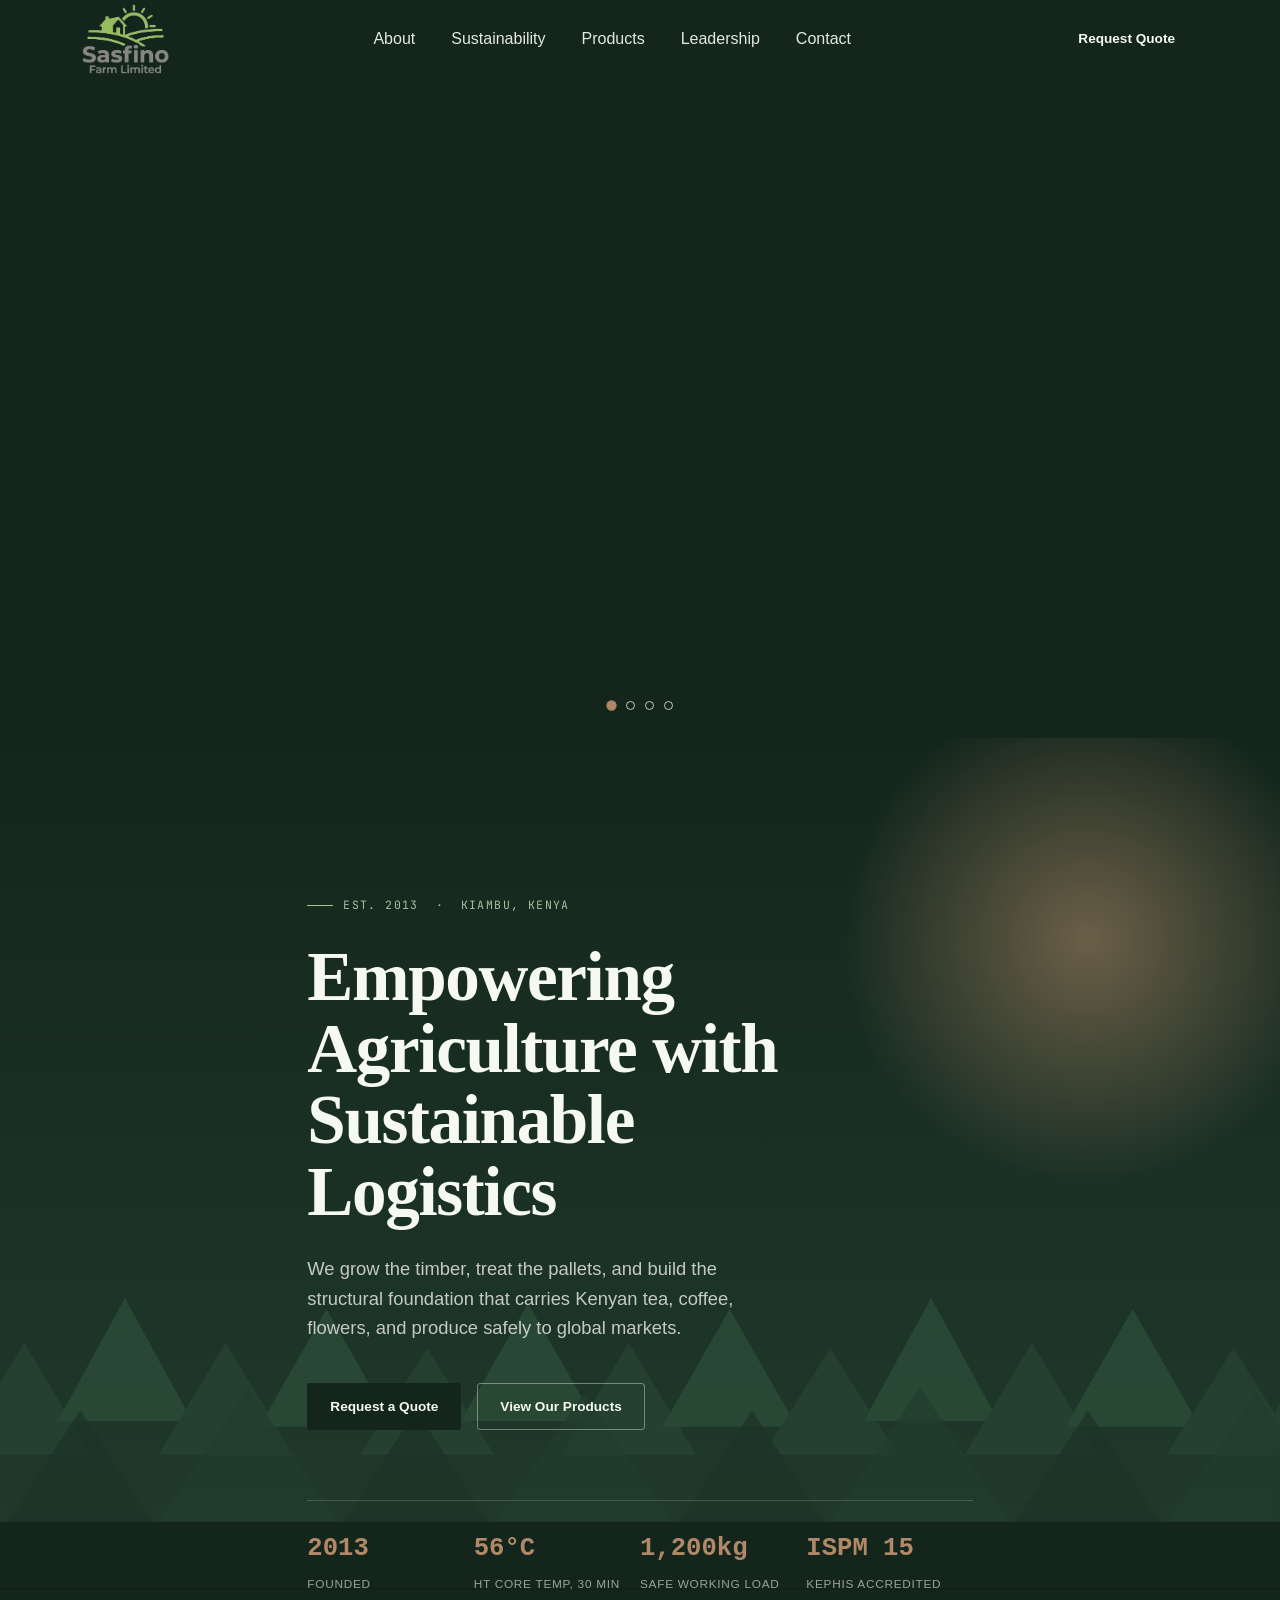
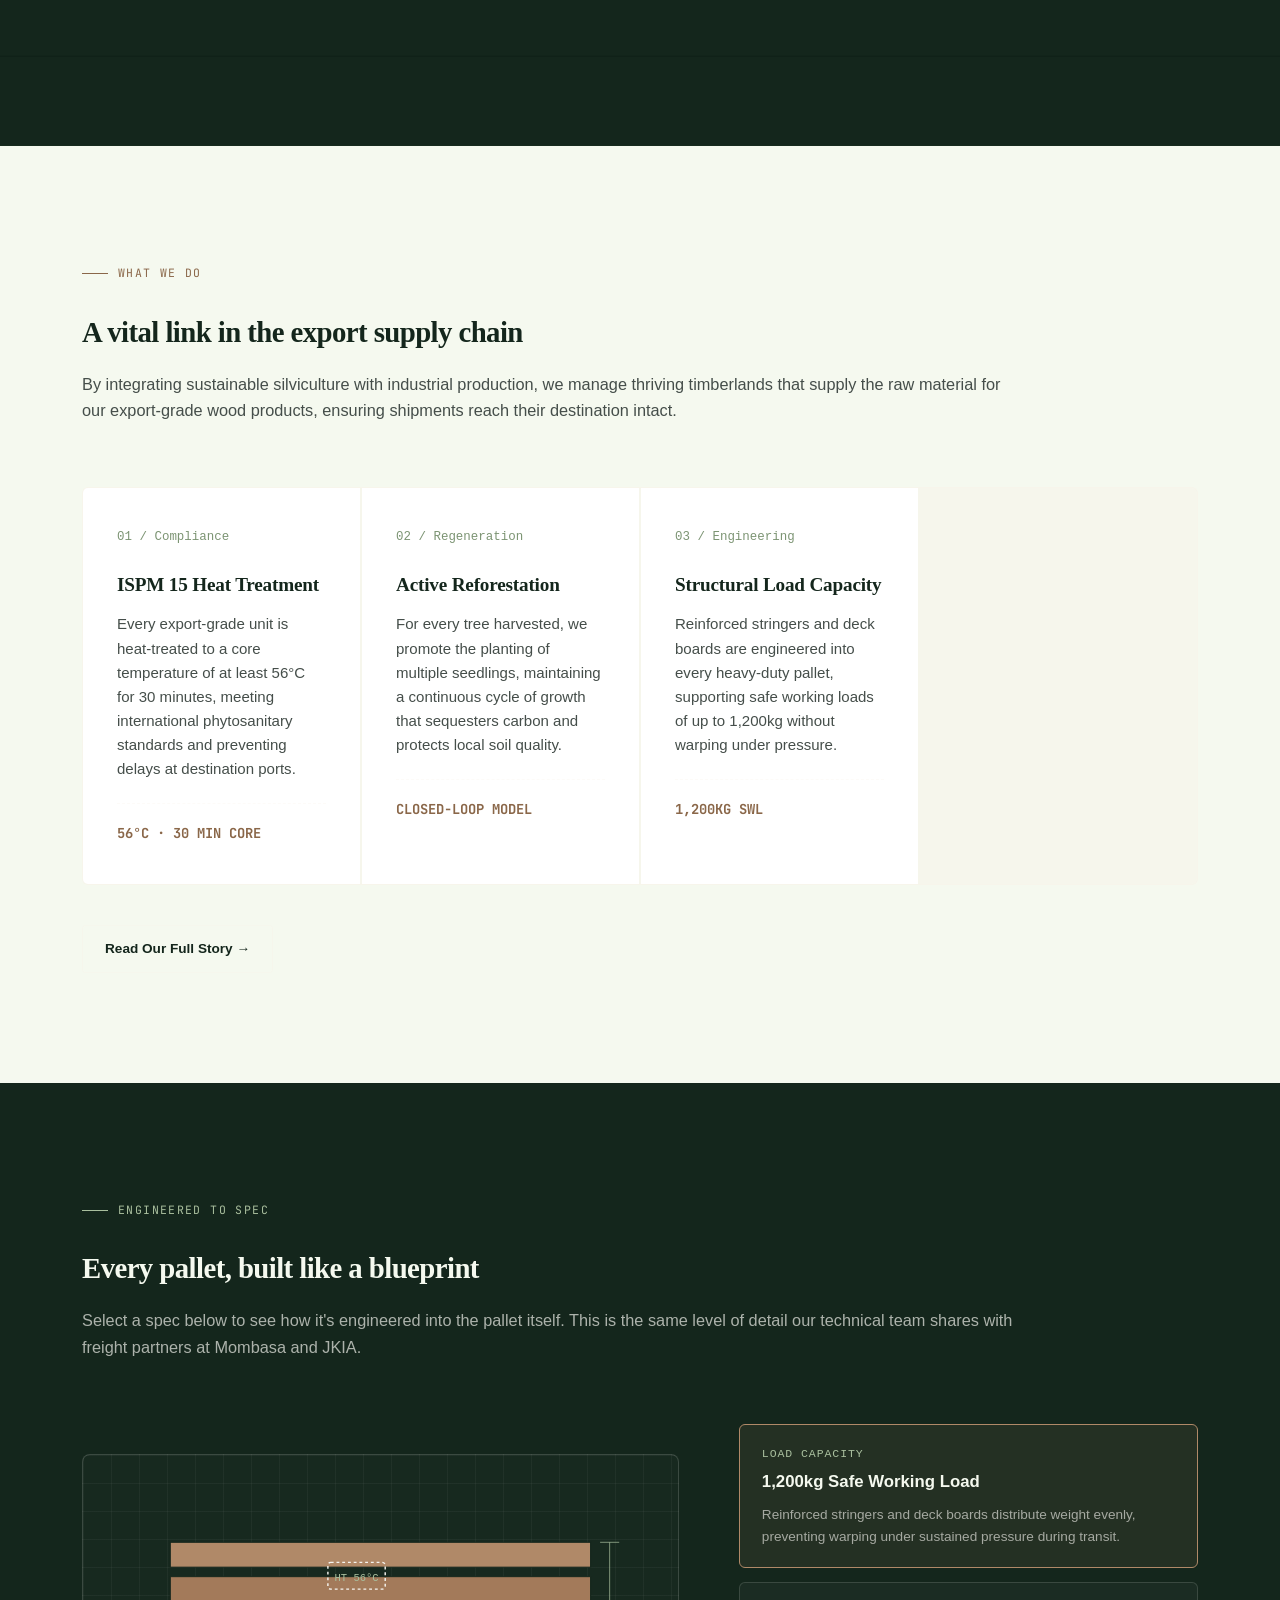
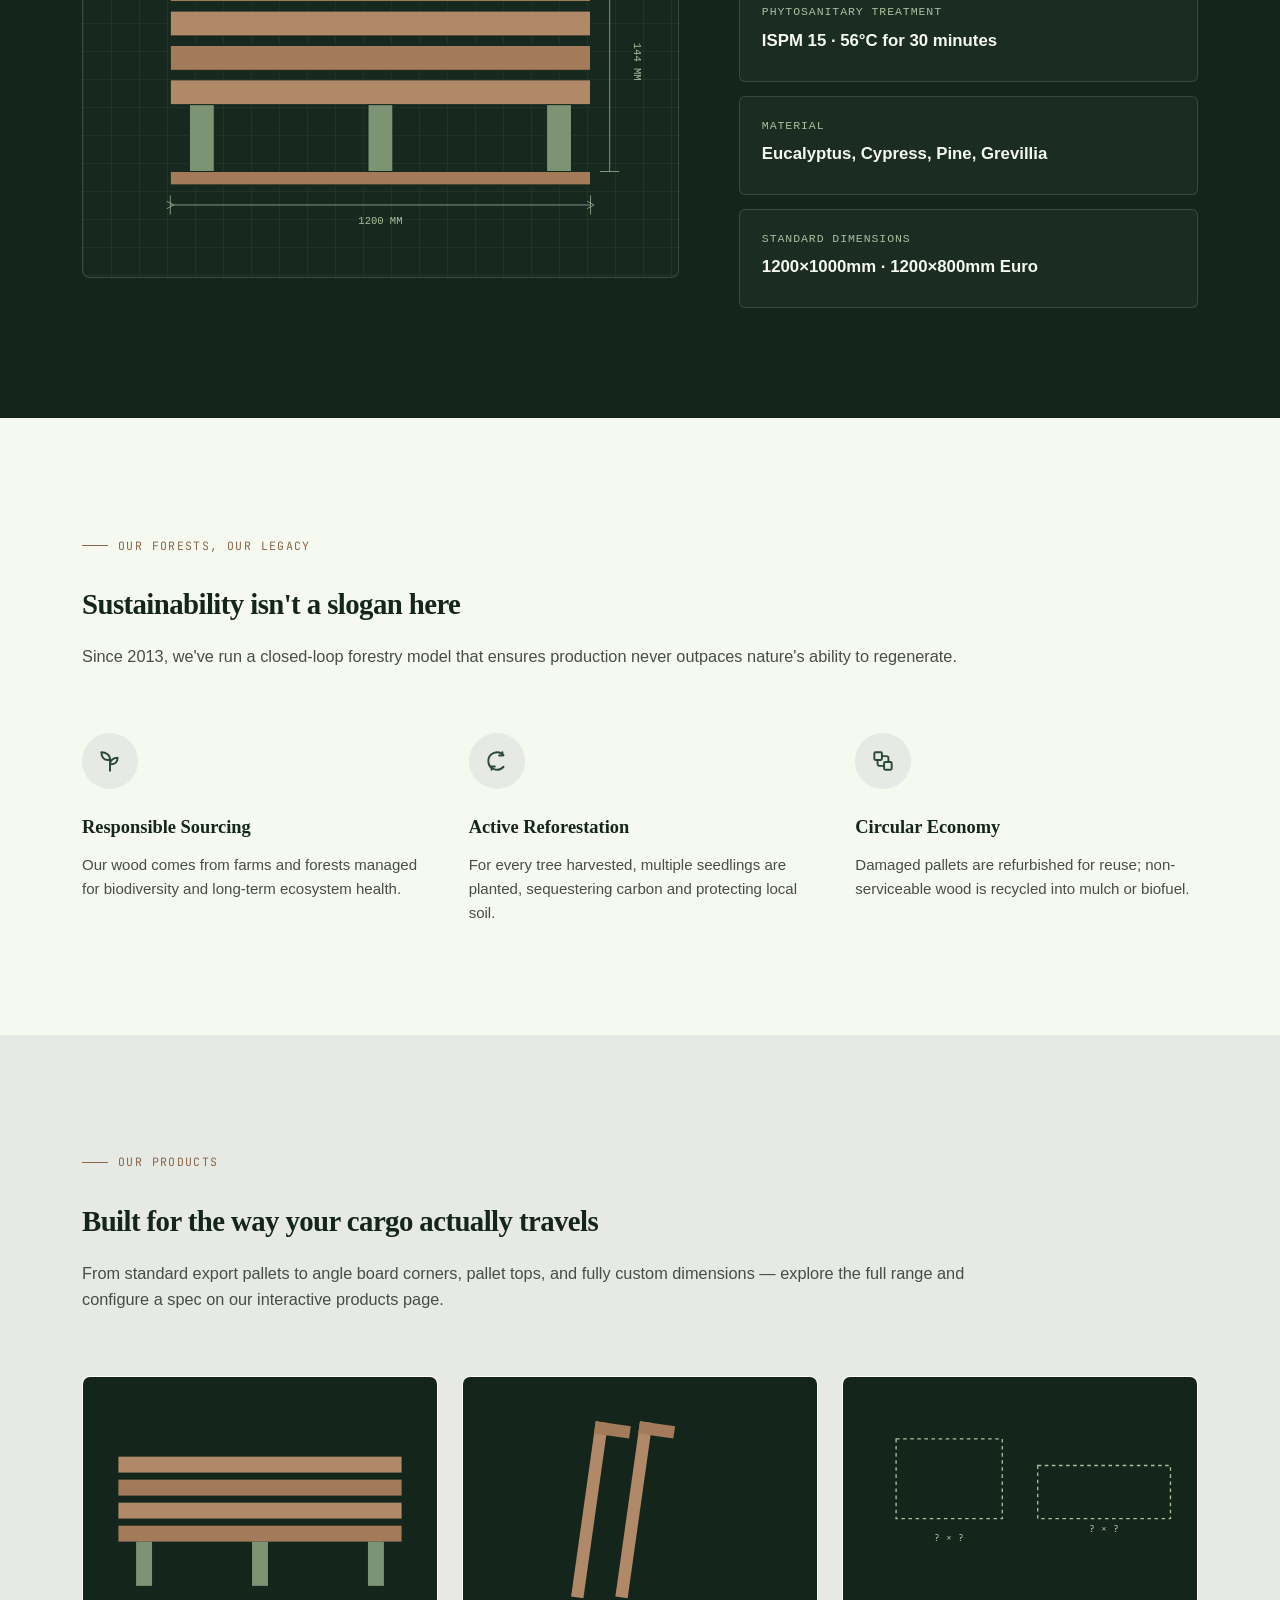
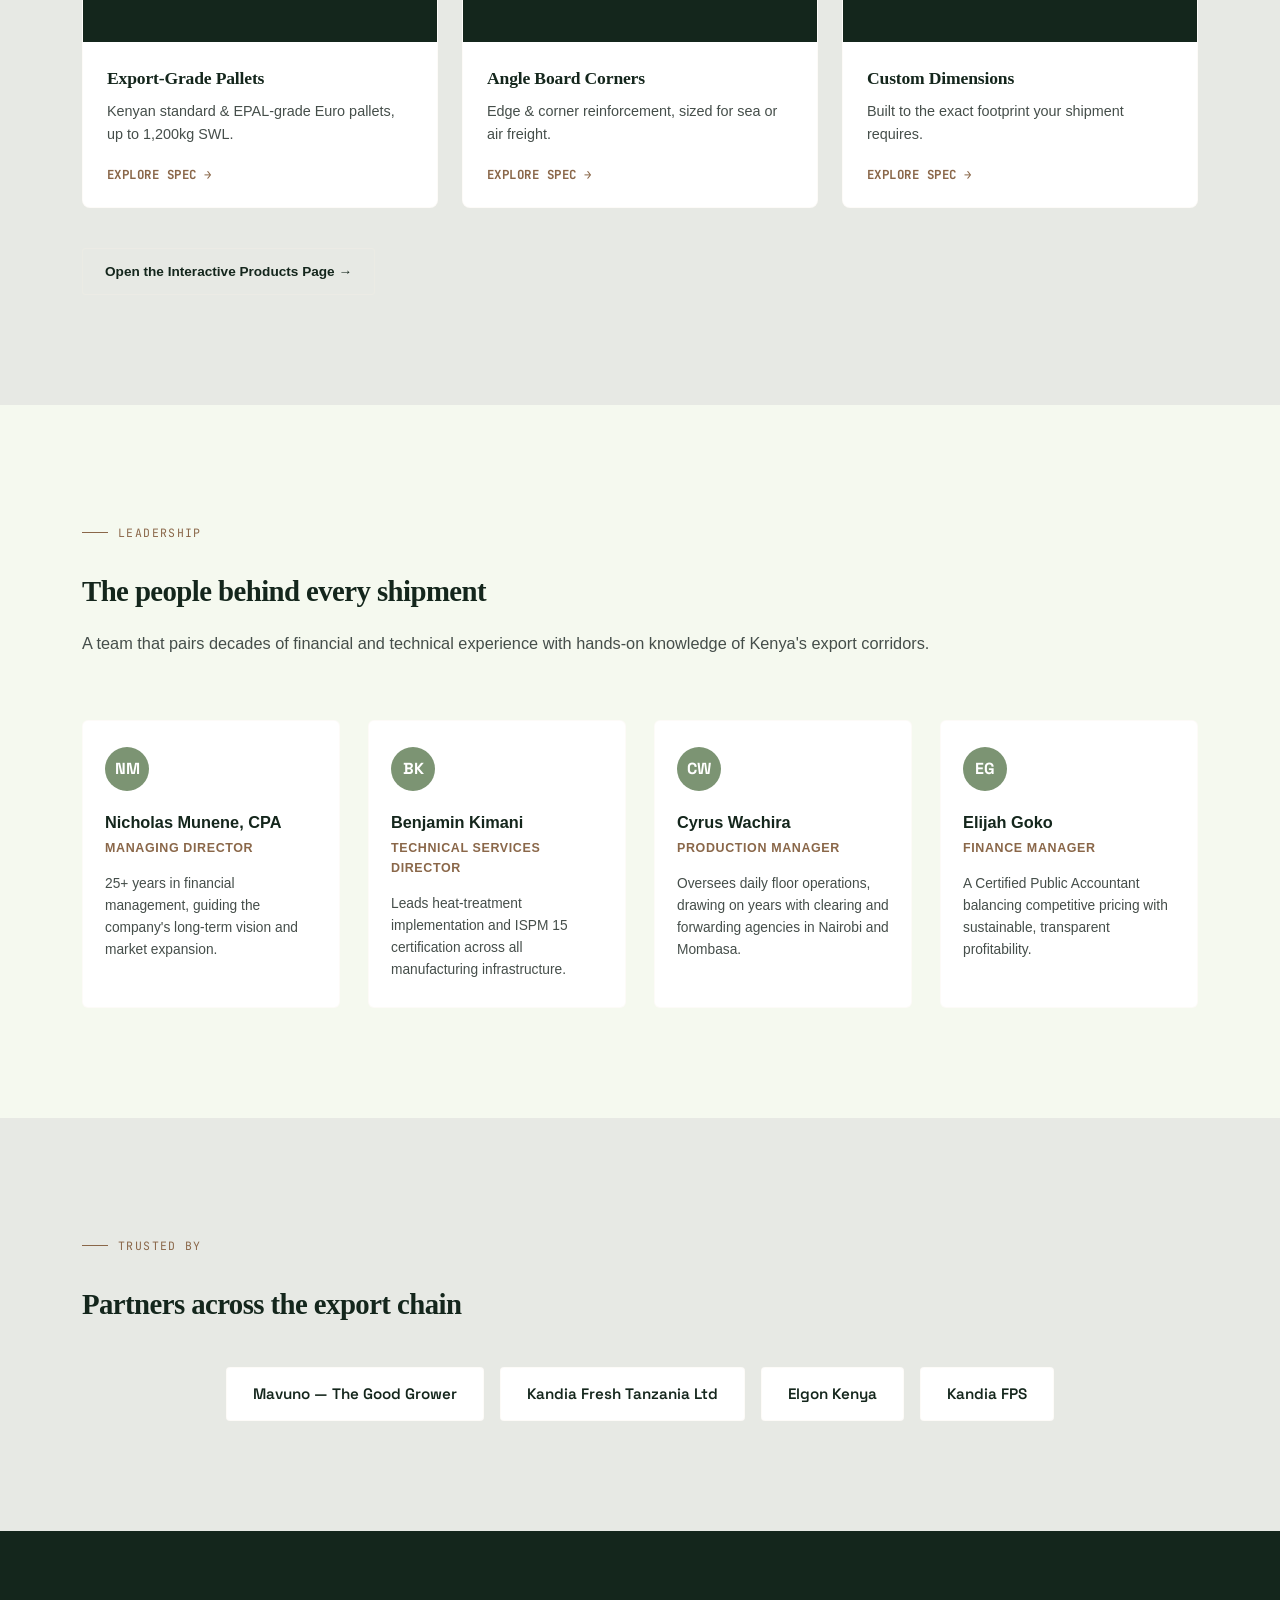
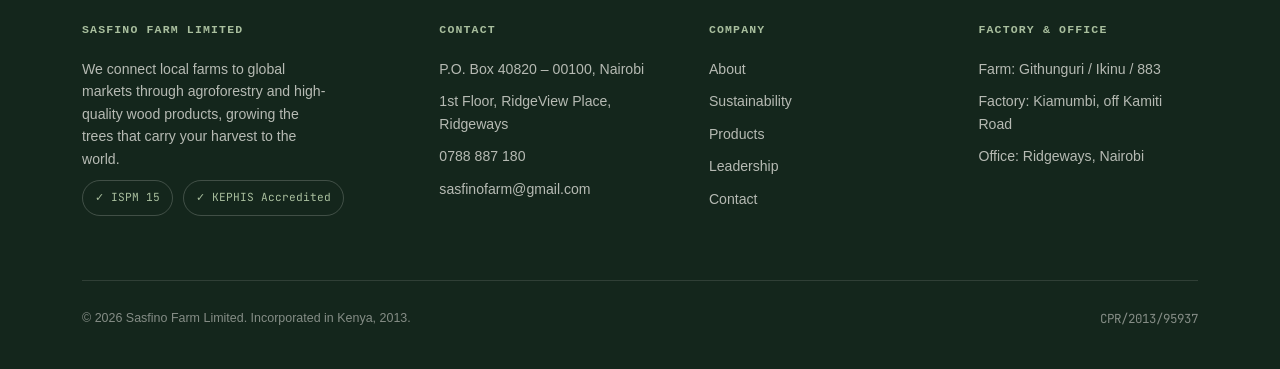
==== index.html @ 18cd2b7f "Add files via upload" ====
<!DOCTYPE html>
<html lang="en">
<head>
<meta charset="UTF-8">
<meta name="viewport" content="width=device-width, initial-scale=1.0">
<title>Sasfino Farm Limited — Wood Products Division</title>
<link rel="preconnect" href="https://fonts.googleapis.com">
<link rel="preconnect" href="https://fonts.gstatic.com" crossorigin>
<link href="https://fonts.googleapis.com/css2?family=Space+Grotesk:wght@400;500;600;700&family=Inter:wght@400;500;600;700&family=JetBrains+Mono:wght@400;500;700&display=swap" rel="stylesheet">
<link rel="stylesheet" href="style.css">
</head>
<body>

<header class="site-header">
  <div class="wrap">
    <div class="logo">
      <img src="sasfino_logo_2.png" alt="Sasfino Farm Limited" class="logo-img">
    </div>
    <nav class="main-nav">
      <a href="about.html">About</a>
      <a href="#sustainability">Sustainability</a>
      <a href="products.html">Products</a>
      <a href="#leadership">Leadership</a>
      <a href="contact.html">Contact</a>
    </nav>
    <a href="contact.html" class="btn btn-primary">Request Quote</a>
  </div>
</header>

<section class="slideshow" aria-label="Sasfino Farm photo slideshow">
  <div class="slide active" style="background-image:url('slide-pallets_1.jpg')"></div>
  <div class="slide" style="background-image:url('slide-reforestation_1.jpg')"></div>
  <div class="slide" style="background-image:url('slide-kiln_1.jpg')"></div>
  <div class="slide" style="background-image:url('slide-angleboard_1.jpg')"></div>
  <div class="slideshow-overlay"></div>
  <div class="slideshow-dots">
    <button class="dot active" data-slide="0" aria-label="Show slide 1"></button>
    <button class="dot" data-slide="1" aria-label="Show slide 2"></button>
    <button class="dot" data-slide="2" aria-label="Show slide 3"></button>
    <button class="dot" data-slide="3" aria-label="Show slide 4"></button>
  </div>
</section>

<section class="hero">
  <div class="hero-illustration">
    <svg viewBox="0 0 1400 900" preserveAspectRatio="xMidYMax slice" xmlns="http://www.w3.org/2000/svg">
      <defs>
        <radialGradient id="sunGrad" cx="50%" cy="50%" r="50%">
          <stop offset="0%" stop-color="#B08968" stop-opacity="0.55"/>
          <stop offset="100%" stop-color="#B08968" stop-opacity="0"/>
        </radialGradient>
      </defs>
      <circle cx="1100" cy="180" r="220" fill="url(#sunGrad)"/>
      <g opacity="0.5">
        <path d="M0 620 L60 520 L120 620 Z" fill="#2B4A37"/>
        <path d="M90 640 L150 540 L210 640 Z" fill="#2B4A37"/>
        <path d="M180 610 L240 500 L300 610 Z" fill="#345A40"/>
        <path d="M270 640 L330 540 L390 640 Z" fill="#2B4A37"/>
        <path d="M360 615 L420 510 L480 615 Z" fill="#345A40"/>
        <path d="M450 640 L510 545 L570 640 Z" fill="#2B4A37"/>
        <path d="M540 610 L600 505 L660 610 Z" fill="#345A40"/>
        <path d="M630 640 L690 540 L750 640 Z" fill="#2B4A37"/>
        <path d="M720 615 L780 510 L840 615 Z" fill="#345A40"/>
        <path d="M810 640 L870 545 L930 640 Z" fill="#2B4A37"/>
        <path d="M900 610 L960 500 L1020 610 Z" fill="#345A40"/>
        <path d="M990 640 L1050 540 L1110 640 Z" fill="#2B4A37"/>
        <path d="M1080 615 L1140 510 L1200 615 Z" fill="#345A40"/>
        <path d="M1170 640 L1230 545 L1290 640 Z" fill="#2B4A37"/>
        <path d="M1260 615 L1320 505 L1380 615 Z" fill="#2B4A37"/>
      </g>
      <g opacity="0.75">
        <path d="M-20 720 L60 590 L140 720 Z" fill="#1c3327"/>
        <path d="M110 740 L200 600 L290 740 Z" fill="#1c3327"/>
        <path d="M260 715 L350 580 L440 715 Z" fill="#223d2b"/>
        <path d="M410 740 L500 600 L590 740 Z" fill="#1c3327"/>
        <path d="M560 715 L650 585 L740 715 Z" fill="#223d2b"/>
        <path d="M710 740 L800 600 L890 740 Z" fill="#1c3327"/>
        <path d="M860 715 L950 580 L1040 715 Z" fill="#223d2b"/>
        <path d="M1010 740 L1100 600 L1190 740 Z" fill="#1c3327"/>
        <path d="M1160 715 L1250 585 L1340 715 Z" fill="#223d2b"/>
        <path d="M1310 740 L1400 600 L1440 740 Z" fill="#1c3327"/>
      </g>
      <rect x="0" y="700" width="1400" height="200" fill="#14261C"/>
      <g stroke="#0e1d15" stroke-width="1" opacity="0.6">
        <line x1="0" y1="760" x2="1400" y2="760"/>
        <line x1="0" y1="820" x2="1400" y2="820"/>
      </g>
    </svg>
  </div>
  <div class="wrap hero-content">
    <span class="eyebrow">Est. 2013 &nbsp;·&nbsp; Kiambu, Kenya</span>
    <h1 class="reveal is-visible">Empowering Agriculture with Sustainable Logistics</h1>
    <p class="sub reveal is-visible">We grow the timber, treat the pallets, and build the structural foundation that carries Kenyan tea, coffee, flowers, and produce safely to global markets.</p>
    <div class="hero-ctas reveal is-visible">
      <a href="contact.html" class="btn btn-primary">Request a Quote</a>
      <a href="products.html" class="btn btn-outline">View Our Products</a>
    </div>
    <div class="stat-strip reveal is-visible">
      <div><span class="num">2013</span><span class="label">Founded</span></div>
      <div><span class="num">56°C</span><span class="label">HT Core Temp, 30 min</span></div>
      <div><span class="num">1,200kg</span><span class="label">Safe Working Load</span></div>
      <div><span class="num">ISPM 15</span><span class="label">KEPHIS Accredited</span></div>
    </div>
  </div>
</section>

<section id="about">
  <div class="wrap">
    <div class="section-head reveal">
      <span class="eyebrow">What we do</span>
      <h2>A vital link in the export supply chain</h2>
      <p>By integrating sustainable silviculture with industrial production, we manage thriving timberlands that supply the raw material for our export-grade wood products, ensuring shipments reach their destination intact.</p>
    </div>
    <div class="feature-grid">
      <div class="feature-card reveal">
        <span class="idx">01 / Compliance</span>
        <h3>ISPM 15 Heat Treatment</h3>
        <p>Every export-grade unit is heat-treated to a core temperature of at least 56°C for 30 minutes, meeting international phytosanitary standards and preventing delays at destination ports.</p>
        <div class="metric">56°C · 30 MIN CORE</div>
      </div>
      <div class="feature-card reveal">
        <span class="idx">02 / Regeneration</span>
        <h3>Active Reforestation</h3>
        <p>For every tree harvested, we promote the planting of multiple seedlings, maintaining a continuous cycle of growth that sequesters carbon and protects local soil quality.</p>
        <div class="metric">CLOSED-LOOP MODEL</div>
      </div>
      <div class="feature-card reveal">
        <span class="idx">03 / Engineering</span>
        <h3>Structural Load Capacity</h3>
        <p>Reinforced stringers and deck boards are engineered into every heavy-duty pallet, supporting safe working loads of up to 1,200kg without warping under pressure.</p>
        <div class="metric">1,200KG SWL</div>
      </div>
    </div>
    <div class="reveal" style="margin-top:40px;">
      <a href="about.html" class="btn btn-ghost">Read Our Full Story →</a>
    </div>
  </div>
</section>

<section class="blueprint-section" id="specs">
  <div class="wrap">
    <div class="section-head reveal">
      <span class="eyebrow">Engineered to spec</span>
      <h2>Every pallet, built like a blueprint</h2>
      <p>Select a spec below to see how it's engineered into the pallet itself. This is the same level of detail our technical team shares with freight partners at Mombasa and JKIA.</p>
    </div>
    <div class="blueprint-wrap">
      <div class="blueprint-canvas reveal">
        <svg viewBox="0 0 560 380" xmlns="http://www.w3.org/2000/svg">
          <!-- Deck boards -->
          <g id="deck-boards">
            <rect x="60" y="60" width="440" height="26" fill="#B08968" stroke="#14261C" stroke-width="1"/>
            <rect x="60" y="96" width="440" height="26" fill="#a37a5a" stroke="#14261C" stroke-width="1"/>
            <rect x="60" y="132" width="440" height="26" fill="#B08968" stroke="#14261C" stroke-width="1"/>
            <rect x="60" y="168" width="440" height="26" fill="#a37a5a" stroke="#14261C" stroke-width="1"/>
            <rect x="60" y="204" width="440" height="26" fill="#B08968" stroke="#14261C" stroke-width="1"/>
          </g>
          <!-- Stringers -->
          <rect id="stringer-1" class="hotspot" x="80" y="230" width="26" height="70" fill="#7C9473" stroke="#14261C" stroke-width="1"/>
          <rect id="stringer-2" class="hotspot" x="267" y="230" width="26" height="70" fill="#7C9473" stroke="#14261C" stroke-width="1"/>
          <rect id="stringer-3" class="hotspot" x="454" y="230" width="26" height="70" fill="#7C9473" stroke="#14261C" stroke-width="1"/>
          <!-- Bottom boards -->
          <rect x="60" y="300" width="440" height="14" fill="#a37a5a" stroke="#14261C" stroke-width="1"/>

          <!-- HT stamp hotspot -->
          <g id="ht-stamp" class="hotspot" transform="translate(255,95)">
            <rect x="-30" y="-14" width="60" height="28" rx="3" fill="none" stroke="#F5F4EF" stroke-width="1.5" stroke-dasharray="3 3"/>
            <text x="0" y="5" text-anchor="middle" class="dim-text" font-size="10" fill="#F5F4EF">HT 56°C</text>
          </g>

          <!-- Width dimension -->
          <line class="dim-line" x1="60" y1="335" x2="500" y2="335" marker-start="url(#arrow)" marker-end="url(#arrow)"/>
          <line class="dim-line" x1="60" y1="325" x2="60" y2="345"/>
          <line class="dim-line" x1="500" y1="325" x2="500" y2="345"/>
          <text x="280" y="355" text-anchor="middle" class="dim-text">1200 MM</text>

          <!-- Height dimension -->
          <line class="dim-line" x1="520" y1="60" x2="520" y2="300"/>
          <line class="dim-line" x1="510" y1="60" x2="530" y2="60"/>
          <line class="dim-line" x1="510" y1="300" x2="530" y2="300"/>
          <text x="545" y="185" text-anchor="middle" class="dim-text" transform="rotate(90 545 185)">144 MM</text>

          <defs>
            <marker id="arrow" markerWidth="8" markerHeight="8" refX="4" refY="4" orient="auto">
              <path d="M0,0 L8,4 L0,8" fill="none" stroke="#A9BF9E" stroke-width="1"/>
            </marker>
          </defs>
        </svg>
      </div>
      <div class="spec-panel reveal">
        <div class="spec-item active" data-target="stringer-1 stringer-2 stringer-3">
          <div class="spec-label">Load Capacity</div>
          <div class="spec-value">1,200kg Safe Working Load</div>
          <div class="spec-detail">Reinforced stringers and deck boards distribute weight evenly, preventing warping under sustained pressure during transit.</div>
        </div>
        <div class="spec-item" data-target="ht-stamp">
          <div class="spec-label">Phytosanitary Treatment</div>
          <div class="spec-value">ISPM 15 · 56°C for 30 minutes</div>
          <div class="spec-detail">Heat treatment eliminates pests and satisfies the phytosanitary requirements demanded by every major destination port.</div>
        </div>
        <div class="spec-item" data-target="deck-boards">
          <div class="spec-label">Material</div>
          <div class="spec-value">Eucalyptus, Cypress, Pine, Grevillia</div>
          <div class="spec-detail">Durable hardwoods for heavy-duty loads; premium softwoods for lightweight, cost-effective air freight.</div>
        </div>
        <div class="spec-item" data-target="none">
          <div class="spec-label">Standard Dimensions</div>
          <div class="spec-value">1200×1000mm · 1200×800mm Euro</div>
          <div class="spec-detail">The Kenyan standard suits fruit, vegetable, tea, and coffee shipments; Euro pallets meet EPAL-grade specification for European buyers.</div>
        </div>
      </div>
    </div>
  </div>
</section>

<section id="sustainability">
  <div class="wrap">
    <div class="section-head reveal">
      <span class="eyebrow">Our forests, our legacy</span>
      <h2>Sustainability isn't a slogan here</h2>
      <p>Since 2013, we've run a closed-loop forestry model that ensures production never outpaces nature's ability to regenerate.</p>
    </div>
    <div class="sustain-grid">
      <div class="sustain-item reveal">
        <div class="icon-wrap">
          <svg viewBox="0 0 24 24" fill="none" xmlns="http://www.w3.org/2000/svg">
            <path d="M12 21V11" stroke="#2B4A37" stroke-width="1.8" stroke-linecap="round"/>
            <path d="M12 11C12 6 8 4 4 4C4 8 6 12 12 11Z" stroke="#2B4A37" stroke-width="1.8" stroke-linejoin="round"/>
            <path d="M12 15C12 11 15.5 9 19 9C19 12.5 17 15.5 12 15Z" stroke="#2B4A37" stroke-width="1.8" stroke-linejoin="round"/>
          </svg>
        </div>
        <h3>Responsible Sourcing</h3>
        <p>Our wood comes from farms and forests managed for biodiversity and long-term ecosystem health.</p>
      </div>
      <div class="sustain-item reveal">
        <div class="icon-wrap">
          <svg viewBox="0 0 24 24" fill="none" xmlns="http://www.w3.org/2000/svg">
            <path d="M4 12a8 8 0 0 1 14-5.3M4 12a8 8 0 0 0 14 5.3" stroke="#2B4A37" stroke-width="1.8" stroke-linecap="round"/>
            <path d="M17 4v3h-3M7 20v-3h3" stroke="#2B4A37" stroke-width="1.8" stroke-linecap="round" stroke-linejoin="round"/>
          </svg>
        </div>
        <h3>Active Reforestation</h3>
        <p>For every tree harvested, multiple seedlings are planted, sequestering carbon and protecting local soil.</p>
      </div>
      <div class="sustain-item reveal">
        <div class="icon-wrap">
          <svg viewBox="0 0 24 24" fill="none" xmlns="http://www.w3.org/2000/svg">
            <rect x="4" y="4" width="7" height="7" rx="1" stroke="#2B4A37" stroke-width="1.8"/>
            <rect x="13" y="13" width="7" height="7" rx="1" stroke="#2B4A37" stroke-width="1.8"/>
            <path d="M11 7.5h4a2 2 0 0 1 2 2V13M13 16.5H9a2 2 0 0 1-2-2V11" stroke="#2B4A37" stroke-width="1.8" stroke-linecap="round"/>
          </svg>
        </div>
        <h3>Circular Economy</h3>
        <p>Damaged pallets are refurbished for reuse; non-serviceable wood is recycled into mulch or biofuel.</p>
      </div>
    </div>
  </div>
</section>

<section id="products" style="background:var(--slate-light);">
  <div class="wrap">
    <div class="section-head reveal">
      <span class="eyebrow">Our products</span>
      <h2>Built for the way your cargo actually travels</h2>
      <p>From standard export pallets to angle board corners, pallet tops, and fully custom dimensions — explore the full range and configure a spec on our interactive products page.</p>
    </div>
    <div class="product-teaser-grid reveal">
      <a href="products.html#pallets" class="product-teaser-card">
        <div class="ptc-visual">
          <svg viewBox="0 0 400 300" xmlns="http://www.w3.org/2000/svg">
            <rect width="400" height="300" fill="#14261C"/>
            <g transform="translate(40,90)">
              <rect x="0" y="0" width="320" height="18" fill="#B08968"/>
              <rect x="0" y="26" width="320" height="18" fill="#a37a5a"/>
              <rect x="0" y="52" width="320" height="18" fill="#B08968"/>
              <rect x="0" y="78" width="320" height="18" fill="#a37a5a"/>
              <rect x="20" y="96" width="18" height="50" fill="#7C9473"/>
              <rect x="151" y="96" width="18" height="50" fill="#7C9473"/>
              <rect x="282" y="96" width="18" height="50" fill="#7C9473"/>
            </g>
          </svg>
        </div>
        <h3>Export-Grade Pallets</h3>
        <p>Kenyan standard & EPAL-grade Euro pallets, up to 1,200kg SWL.</p>
        <span class="ptc-link">Explore spec →</span>
      </a>
      <a href="products.html#angle" class="product-teaser-card">
        <div class="ptc-visual">
          <svg viewBox="0 0 400 300" xmlns="http://www.w3.org/2000/svg">
            <rect width="400" height="300" fill="#14261C"/>
            <g transform="translate(150,50) rotate(8)">
              <rect x="0" y="0" width="14" height="200" fill="#B08968"/>
              <rect x="0" y="0" width="40" height="14" fill="#a37a5a"/>
            </g>
            <g transform="translate(200,50) rotate(8)">
              <rect x="0" y="0" width="14" height="200" fill="#B08968"/>
              <rect x="0" y="0" width="40" height="14" fill="#a37a5a"/>
            </g>
          </svg>
        </div>
        <h3>Angle Board Corners</h3>
        <p>Edge & corner reinforcement, sized for sea or air freight.</p>
        <span class="ptc-link">Explore spec →</span>
      </a>
      <a href="products.html#custom" class="product-teaser-card">
        <div class="ptc-visual">
          <svg viewBox="0 0 400 300" xmlns="http://www.w3.org/2000/svg">
            <rect width="400" height="300" fill="#14261C"/>
            <rect x="60" y="70" width="120" height="90" fill="none" stroke="#A9BF9E" stroke-width="1.5" stroke-dasharray="4 4"/>
            <rect x="220" y="100" width="150" height="60" fill="none" stroke="#A9BF9E" stroke-width="1.5" stroke-dasharray="4 4"/>
            <text x="120" y="185" text-anchor="middle" font-family="JetBrains Mono" font-size="11" fill="#A9BF9E">? × ?</text>
            <text x="295" y="175" text-anchor="middle" font-family="JetBrains Mono" font-size="11" fill="#A9BF9E">? × ?</text>
          </svg>
        </div>
        <h3>Custom Dimensions</h3>
        <p>Built to the exact footprint your shipment requires.</p>
        <span class="ptc-link">Explore spec →</span>
      </a>
    </div>
    <div class="reveal" style="margin-top:40px;">
      <a href="products.html" class="btn btn-ghost">Open the Interactive Products Page →</a>
    </div>
  </div>
</section>

<section id="leadership">
  <div class="wrap">
    <div class="section-head reveal">
      <span class="eyebrow">Leadership</span>
      <h2>The people behind every shipment</h2>
      <p>A team that pairs decades of financial and technical experience with hands-on knowledge of Kenya's export corridors.</p>
    </div>
    <div class="leader-grid">
      <div class="leader-card reveal">
        <div class="avatar">NM</div>
        <h4>Nicholas Munene, CPA</h4>
        <div class="role">Managing Director</div>
        <p>25+ years in financial management, guiding the company's long-term vision and market expansion.</p>
      </div>
      <div class="leader-card reveal">
        <div class="avatar">BK</div>
        <h4>Benjamin Kimani</h4>
        <div class="role">Technical Services Director</div>
        <p>Leads heat-treatment implementation and ISPM 15 certification across all manufacturing infrastructure.</p>
      </div>
      <div class="leader-card reveal">
        <div class="avatar">CW</div>
        <h4>Cyrus Wachira</h4>
        <div class="role">Production Manager</div>
        <p>Oversees daily floor operations, drawing on years with clearing and forwarding agencies in Nairobi and Mombasa.</p>
      </div>
      <div class="leader-card reveal">
        <div class="avatar">EG</div>
        <h4>Elijah Goko</h4>
        <div class="role">Finance Manager</div>
        <p>A Certified Public Accountant balancing competitive pricing with sustainable, transparent profitability.</p>
      </div>
    </div>
  </div>
</section>

<section class="partners-section">
  <div class="wrap">
    <div class="section-head reveal" style="margin-bottom:40px;">
      <span class="eyebrow">Trusted by</span>
      <h2>Partners across the export chain</h2>
    </div>
    <div class="partner-row reveal">
      <div class="partner-chip">Mavuno — The Good Grower</div>
      <div class="partner-chip">Kandia Fresh Tanzania Ltd</div>
      <div class="partner-chip">Elgon Kenya</div>
      <div class="partner-chip">Kandia FPS</div>
    </div>
  </div>
</section>

<footer id="contact">
  <div class="wrap">
    <div class="footer-grid">
      <div>
        <h5>Sasfino Farm Limited</h5>
        <p style="max-width:32ch; color:rgba(245,244,239,0.72);">We connect local farms to global markets through agroforestry and high-quality wood products, growing the trees that carry your harvest to the world.</p>
        <div class="cert-badges">
          <span class="cert-badge">✓ ISPM 15</span>
          <span class="cert-badge">✓ KEPHIS Accredited</span>
        </div>
      </div>
      <div>
        <h5>Contact</h5>
        <p>P.O. Box 40820 – 00100, Nairobi</p>
        <p>1st Floor, RidgeView Place, Ridgeways</p>
        <a href="tel:+254788887180">0788 887 180</a>
        <a href="mailto:sasfinofarm@gmail.com">sasfinofarm@gmail.com</a>
      </div>
      <div>
        <h5>Company</h5>
        <a href="about.html">About</a>
        <a href="#sustainability">Sustainability</a>
        <a href="products.html">Products</a>
        <a href="#leadership">Leadership</a>
        <a href="contact.html">Contact</a>
      </div>
      <div>
        <h5>Factory & Office</h5>
        <p>Farm: Githunguri / Ikinu / 883</p>
        <p>Factory: Kiamumbi, off Kamiti Road</p>
        <p>Office: Ridgeways, Nairobi</p>
      </div>
    </div>
    <div class="footer-bottom">
      <span>© 2026 Sasfino Farm Limited. Incorporated in Kenya, 2013.</span>
      <span class="mono">CPR/2013/95937</span>
    </div>
  </div>
</footer>

<script src="script.js"></script>

</body>
</html>
---- style.css ----
:root{
    --forest-deep: #14261C;
    --forest-mid: #2B4A37;
    --sage: #7C9473;
    --sage-light: #A9BF9E;
    --slate: #454E4A;
    --slate-light: #E7E9E4;
    --paper: #F5F9EF;
    --white: #FFFFFF;
    --timber: #B08968;
    --timber-dark: #8A6749;
    --line: rgba(20,38,28,0.14);
    --shadow: 0 20px 50px -25px rgba(20,38,28,0.35);
    --ease: cubic-bezier(.22,.9,.32,1);
  }
  *{box-sizing:border-box; margin:0; padding:0;}
  html{scroll-behavior:smooth;}
  body{
    font-family:'DM Sans', sans-serif;
    background:var(--paper);
    color:var(--forest-deep);
    line-height:1.6;
    overflow-x:hidden;
  }
  h1,h2,h3,.display{font-family:'Sora', Manrope;}
  .mono{font-family:'JetBrains Mono', monospace;}
  a{color:inherit; text-decoration:none;}
  img{max-width:100%; display:block;}
  .wrap{max-width:1180px; margin:0 auto; padding:0 32px;}
  ::selection{background:var(--timber); color:var(--white);}

  @media (prefers-reduced-motion: reduce){
    *{animation:none !important; transition:none !important;}
  }

  /* ---------- HEADER ---------- */
  .site-header{
    position:fixed; top:0; left:0; right:0; z-index:100;
    background:transparent;
    backdrop-filter:none;
    border-bottom:1px solid transparent;
    transition:background .4s var(--ease), backdrop-filter .4s var(--ease), border-color .4s var(--ease);
  }
  .site-header.is-scrolled{
    background:rgba(245,249,239,0.92);
    backdrop-filter:blur(10px);
    border-bottom:1px solid var(--line);
  }
  .site-header .wrap{
    display:flex; align-items:center; justify-content:space-between;
    height:78px;
  }
  .logo{display:flex; align-items:center; margin:0; padding:0;}
  .logo-img{height:70px; width:auto; display:block; margin:0; padding:0;}
  nav.main-nav{display:flex; gap:36px;}
  nav.main-nav a{
    font-size:1.0rem; font-weight:500; color:rgba(245,249,239,0.92); position:relative; padding:6px 0;
    transition:color .3s var(--ease);
  }
  nav.main-nav a::after{
    content:''; position:absolute; left:0; bottom:0; width:0; height:2px; background:var(--timber);
    transition:width .3s var(--ease);
  }
  nav.main-nav a:hover{color:var(--timber);}
  nav.main-nav a:hover::after{width:100%;}
  .site-header.is-scrolled nav.main-nav a{color:var(--slate);}
  .site-header.is-scrolled nav.main-nav a:hover{color:var(--forest-deep);}
  .btn{
    display:inline-flex; align-items:center; gap:8px;
    font-size:.85rem; font-weight:600; padding:12px 22px;
    border-radius:3px; cursor:pointer; border:1px solid transparent;
    transition:transform .25s var(--ease), box-shadow .25s var(--ease), background .25s var(--ease);
  }
  .btn-primary{background:var(--forest-deep); color:var(--paper);}
  .btn-primary:hover{background:var(--forest-mid); transform:translateY(-2px); box-shadow:var(--shadow);}
  .btn-outline{border-color:rgba(245,244,239,0.4); color:var(--paper);}
  .btn-outline:hover{background:rgba(245,244,239,0.12); transform:translateY(-2px);}
  .btn-ghost{border-color:var(--line); color:var(--forest-deep);}
  .btn-ghost:hover{border-color:var(--forest-deep);}

  /* ---------- MOBILE NAV TOGGLE ---------- */
  .nav-toggle{
    display:none; flex-direction:column; align-items:center; justify-content:center;
    gap:5px; width:38px; height:38px; padding:0; margin:0; border:none; background:none;
    cursor:pointer; z-index:110; position:relative;
  }
  .nav-toggle span{
    display:block; width:23px; height:2px; border-radius:2px; background:var(--paper);
    transition:transform .3s var(--ease), opacity .3s var(--ease), background .3s var(--ease);
  }
  .site-header.is-scrolled .nav-toggle span{background:var(--forest-deep);}
  .nav-toggle.is-active span:nth-child(1){transform:translateY(7px) rotate(45deg);}
  .nav-toggle.is-active span:nth-child(2){opacity:0;}
  .nav-toggle.is-active span:nth-child(3){transform:translateY(-7px) rotate(-45deg);}
  .site-header.is-scrolled .nav-toggle.is-active span{background:var(--forest-deep);}
  .nav-backdrop{
    position:fixed; inset:0; background:rgba(10,18,13,0.5); opacity:0; pointer-events:none;
    transition:opacity .35s var(--ease); z-index:90;
  }
  .nav-backdrop.is-open{opacity:1; pointer-events:auto;}
  body.nav-locked{overflow:hidden;}

  /* ---------- SLIDESHOW ---------- */
  .slideshow{
    position:relative; height:82vh; min-height:480px; overflow:hidden; background:var(--forest-deep);
  }
  .slideshow .slide{
    position:absolute; top:0; left:0; right:0; bottom:0; background-size:cover; background-position:center;
    opacity:0; transition:opacity 1.4s ease;
  }
  .slideshow .slide.active{opacity:1;}
  .slideshow-overlay{
    position:absolute; top:0; left:0; right:0; bottom:0; pointer-events:none; z-index:1;
    background:linear-gradient(180deg, rgba(20,38,28,0.6) 0%, rgba(20,38,28,0.1) 32%, rgba(20,38,28,0.15) 60%, rgba(20,38,28,0.75) 100%);
  }
  .slide-caption{
    position:absolute; left:0; right:0; bottom:96px; z-index:3;
    display:flex; justify-content:center; padding:0 32px; pointer-events:none;
  }
  .slide-caption span{
    font-family:'DM Sans',Manrope; font-weight:600; letter-spacing:-0.01em; line-height:1.25;
    font-size:clamp(1.15rem,2.4vw,1.9rem); color:var(--paper); text-align:center; max-width:640px;
    background:rgba(20,38,28,0.4); backdrop-filter:blur(6px); border-left:3px solid var(--timber);
    padding:16px 30px; border-radius:4px;
  }
  .slideshow-dots{
    position:absolute; bottom:28px; left:50%; transform:translateX(-50%);
    display:flex; gap:10px; z-index:5;
  }
  .slideshow-dots .dot{
    width:9px; height:9px; border-radius:50%; padding:0; cursor:pointer;
    border:1.5px solid rgba(245,249,239,0.75); background:transparent;
    transition:background .3s var(--ease), border-color .3s var(--ease), transform .3s var(--ease);
  }
  .slideshow-dots .dot.active{background:var(--timber); border-color:var(--timber); transform:scale(1.15);}

  /* ---------- HERO ---------- */
  .hero{
    position:relative; min-height:100vh; display:flex; align-items:flex-end;
    background:linear-gradient(180deg, var(--forest-deep) 0%, #1c3327 55%, #253f2e 100%);
    color:var(--paper); overflow:hidden;
  }
  .hero-illustration{position:absolute; top:0; left:0; right:0; bottom:0; z-index:0;}
  .hero-illustration svg{width:100%; height:100%;}
  .hero-content{position:relative; z-index:2; padding:40px 0 40px;}
  .eyebrow{
    display:inline-flex; align-items:center; gap:10px;
    font-family:'JetBrains Mono',monospace; font-size:.72rem; letter-spacing:.12em; text-transform:uppercase;
    color:var(--sage-light); margin-bottom:26px;
  }
  .eyebrow::before{content:''; width:26px; height:1px; background:var(--sage-light);}
  .hero h1{
    font-size:clamp(2.4rem, 5.4vw, 4.4rem); font-weight:600; line-height:1.04; letter-spacing:-0.02em;
    max-width:15ch; margin-bottom:26px;
  }
  .hero p.sub{
    font-size:1.15rem; max-width:46ch; color:rgba(245,244,239,0.78); margin-bottom:40px; font-weight:400;
  }
  .hero-ctas{display:flex; gap:16px; flex-wrap:wrap; margin-bottom:70px;}
  .stat-strip{
    display:grid; grid-template-columns:repeat(4,1fr); border-top:1px solid rgba(245,244,239,0.18);
    padding-top:28px; max-width:900px;
  }
  .stat-strip div{padding-right:20px;}
  .stat-strip .num{font-family:'DM Sans',monospace; font-size:1.6rem; font-weight:700; color:var(--timber); display:block;}
  .stat-strip .label{font-size:.74rem; color:rgba(245,244,239,0.6); text-transform:uppercase; letter-spacing:.06em; margin-top:4px;}

  /* ---------- reveal ---------- */
  .reveal{opacity:0; transform:translateY(28px); transition:opacity .7s var(--ease), transform .7s var(--ease);}
  .reveal.is-visible{opacity:1; transform:translateY(0);}

  /* ---------- SECTION SHELL ---------- */
  section{padding:110px 0;}
  .section-head{max-width:940px; margin-bottom:64px;}
  .section-head .eyebrow{color:var(--timber-dark);}
  .section-head .eyebrow::before{background:var(--timber-dark);}
  .section-head h2{font-size:clamp(1.8rem,2.2vw,2.6rem); font-weight:600; letter-spacing:-0.02em; color:var(--forest-deep); margin-bottom:16px;}
  .section-head p{color:var(--slate); font-size:1.02rem; max-width:182ch;}

  /* ---------- FEATURE CARDS ---------- */
  .feature-grid{display:grid; grid-template-columns:repeat(4,1fr); gap:2px; background:var(--line); border:1px solid var(--line); border-radius:6px; overflow:hidden;}
  .feature-card{background:var(--white); padding:40px 34px; transition:background .3s var(--ease);}
  .feature-card:hover{background:#fbfaf6;}
  .feature-card .idx{font-family:'DM sans',monospace; font-size:.78rem; color:var(--sage); margin-bottom:22px; display:block;}
  .feature-card h3{font-size:1.2rem; font-weight:600; margin-bottom:12px; letter-spacing:-0.01em;}
  .feature-card p{color:var(--slate); font-size:.94rem;}
  .feature-card .metric{
    margin-top:22px; padding-top:18px; border-top:1px dashed var(--line);
    font-family:'JetBrains Mono',monospace; font-size:.86rem; color:var(--timber-dark); font-weight:700;
  }

  /* ---------- PALLET BLUEPRINT SHOWCASE ---------- */
  .blueprint-section{background:var(--forest-deep); color:var(--paper);}
  .blueprint-section .section-head .eyebrow{color:var(--sage-light);}
  .blueprint-section .section-head .eyebrow::before{background:var(--sage-light);}
  .blueprint-section .section-head h2{color:var(--paper);}
  .blueprint-section .section-head p{color:rgba(245,244,239,0.68);}
  .blueprint-wrap{
    display:grid; grid-template-columns:1.3fr 1fr; gap:60px; align-items:center;
  }
  .blueprint-canvas{
    position:relative; border:1px solid rgba(245,244,239,0.16); border-radius:8px; padding:30px;
    background:
      linear-gradient(rgba(245,244,239,0.045) 1px, transparent 1px) 0 0/28px 28px,
      linear-gradient(90deg, rgba(245,244,239,0.045) 1px, transparent 1px) 0 0/28px 28px,
      #17291f;
  }
  .blueprint-canvas svg{width:100%; height:auto; display:block;}
  .hotspot{cursor:pointer; transition:opacity .25s;}
  .hotspot:hover{opacity:.85;}
  .dim-line{stroke:var(--sage-light); stroke-width:1; opacity:.75;}
  .dim-text{font-family:'DM sans',monospace; font-size:11px; fill:var(--sage-light);}
  .spec-panel{display:flex; flex-direction:column; gap:14px;}
  .spec-item{
    border:1px solid rgba(245,244,239,0.14); border-radius:6px; padding:20px 22px;
    background:rgba(245,244,239,0.03); cursor:pointer; transition:border-color .25s, background .25s;
  }
  .spec-item.active{border-color:var(--timber); background:rgba(176,137,104,0.1);}
  .spec-item .spec-label{font-family:'DM Sans',monospace; font-size:.72rem; letter-spacing:.08em; text-transform:uppercase; color:var(--sage-light); margin-bottom:6px;}
  .spec-item .spec-value{font-size:1.05rem; font-weight:600;}
  .spec-item .spec-detail{font-size:.85rem; color:rgba(245,244,239,0.62); margin-top:6px; max-height:0; overflow:hidden; transition:max-height .35s var(--ease);}
  .spec-item.active .spec-detail{max-height:80px; margin-top:8px;}

  /* ---------- SUSTAINABILITY GRID ---------- */
  .sustain-grid{display:grid; grid-template-columns:repeat(3,1fr); gap:44px;}
  .sustain-item .icon-wrap{
    width:56px; height:56px; border-radius:50%; background:var(--slate-light);
    display:flex; align-items:center; justify-content:center; margin-bottom:24px;
  }
  .sustain-item svg{width:26px; height:26px;}
  .sustain-item h3{font-size:1.15rem; font-weight:600; margin-bottom:10px;}
  .sustain-item p{color:var(--slate); font-size:.94rem;}

  /* ---------- PRODUCTS TABS ---------- */
  .product-tabs{display:flex; gap:8px; margin-bottom:44px; border-bottom:1px solid var(--line); flex-wrap:wrap;}
  .tab-btn{
    font-family:'Inter',sans-serif; font-size:.9rem; font-weight:600; color:var(--slate);
    background:none; border:none; padding:14px 4px; margin-right:34px; cursor:pointer; position:relative;
  }
  .tab-btn::after{content:''; position:absolute; left:0; right:0; bottom:-1px; height:2px; background:transparent; transition:background .25s;}
  .tab-btn.active{color:var(--forest-deep);}
  .tab-btn.active::after{background:var(--timber);}
  .product-panel{display:none; grid-template-columns:1fr 1fr; gap:56px; align-items:center;}
  .product-panel.active{display:grid;}
  .product-visual{
    aspect-ratio:4/3; border-radius:8px; background:var(--forest-deep); position:relative; overflow:hidden;
    border:1px solid var(--line);
  }
  .product-visual svg{position:absolute; top:0; left:0; right:0; bottom:0; width:100%; height:100%;}
  .product-copy h3{font-size:1.5rem; font-weight:600; margin-bottom:14px; letter-spacing:-0.01em;}
  .product-copy p{color:var(--slate); margin-bottom:20px;}
  .spec-list{list-style:none; display:flex; flex-direction:column; gap:10px;}
  .spec-list li{
    display:flex; justify-content:space-between; font-size:.9rem; padding:10px 0; border-bottom:1px solid var(--line);
  }
  .spec-list li span:first-child{color:var(--slate);}
  .spec-list li span:last-child{font-family:'DM Sans',monospace; font-weight:600; color:var(--forest-deep);}

  /* ---------- LEADERSHIP ---------- */
  .leader-grid{display:grid; grid-template-columns:repeat(4,1fr); gap:28px;}
  .leader-card{border:1px solid var(--line); border-radius:6px; padding:26px 22px; background:var(--white);}
  .leader-card .avatar{width:44px; height:44px; border-radius:50%; background:var(--sage); margin-bottom:18px; display:flex; align-items:center; justify-content:center; color:var(--white); font-family:'Space Grotesk',sans-serif; font-weight:700;}
  .leader-card h4{font-size:1.02rem; font-weight:600; margin-bottom:4px;}
  .leader-card .role{font-size:.78rem; color:var(--timber-dark); font-weight:600; text-transform:uppercase; letter-spacing:.05em; margin-bottom:14px;}
  .leader-card p{font-size:.86rem; color:var(--slate);}

  /* ---------- PARTNERS ---------- */
  .partners-section{background:var(--slate-light);}
  .partner-row{display:flex; flex-wrap:wrap; gap:16px; justify-content:center;}
  .partner-chip{
    padding:14px 26px; background:var(--white); border-radius:4px; font-family:'Space Grotesk',sans-serif;
    font-weight:600; font-size:.95rem; color:var(--forest-deep); border:1px solid var(--line);
  }

  /* ---------- FOOTER ---------- */
  footer{background:var(--forest-deep); color:rgba(245,244,239,0.8); padding:90px 0 40px;}
  .footer-grid{display:grid; grid-template-columns:1.4fr 1fr 1fr 1fr; gap:50px; padding-bottom:60px; border-bottom:1px solid rgba(245,244,239,0.12);}
  .footer-grid h5{font-family:'DM Sans',monospace; font-size:.72rem; text-transform:uppercase; letter-spacing:.1em; color:var(--sage-light); margin-bottom:18px;}
  .footer-grid p, .footer-grid a{display:block; font-size:.88rem; margin-bottom:10px; color:rgba(245,244,239,0.72);}
  .footer-grid a:hover{color:var(--white);}
  .cert-badges{display:flex; gap:10px; flex-wrap:wrap; margin-top:6px;}
  .cert-badge{
    display:inline-flex; align-items:center; gap:6px; font-family:'JetBrains Mono',monospace; font-size:.7rem;
    padding:8px 12px; border:1px solid rgba(245,244,239,0.2); border-radius:20px; color:var(--sage-light);
  }
  .footer-bottom{display:flex; justify-content:space-between; align-items:center; padding-top:28px; font-size:.78rem; color:rgba(245,244,239,0.5); flex-wrap:wrap; gap:10px;}

  /* ---------- RESPONSIVE ---------- */
  @media (max-width:960px){
    .nav-toggle{display:flex;}
    .site-header .wrap{justify-content:flex-start; gap:14px;}
    .site-header .logo{margin-right:auto;}
    nav.main-nav{
      position:fixed; top:0; right:0; bottom:0; width:min(320px,82vw); height:100vh;
      display:flex; flex-direction:column; align-items:flex-start; gap:0;
      background:var(--forest-deep); padding:100px 34px 40px; z-index:100;
      transform:translateX(100%); transition:transform .4s var(--ease);
      box-shadow:-16px 0 44px rgba(0,0,0,0.3); overflow-y:auto;
    }
    nav.main-nav.is-open{transform:translateX(0);}
    nav.main-nav a{
      width:100%; padding:16px 0; font-size:1.05rem; color:var(--paper) !important;
      border-bottom:1px solid rgba(245,244,239,0.12);
    }
    nav.main-nav a::after{display:none;}
    .stat-strip{grid-template-columns:repeat(2,1fr); row-gap:20px;}
    .feature-grid{grid-template-columns:1fr;}
    .blueprint-wrap{grid-template-columns:1fr;}
    .sustain-grid{grid-template-columns:1fr; gap:36px;}
    .product-panel.active{grid-template-columns:1fr;}
    .leader-grid{grid-template-columns:repeat(2,1fr);}
    .footer-grid{grid-template-columns:1fr 1fr; gap:36px;}
  }
  @media (max-width:560px){
    .wrap{padding:0 20px;}
    section{padding:70px 0;}
    .leader-grid{grid-template-columns:1fr;}
    .footer-grid{grid-template-columns:1fr;}
    .slide-caption{bottom:70px;}
    .slide-caption span{font-size:1.05rem; padding:13px 22px;}
  }

  /* ============================================================
     ABOUT PAGE — additive components (existing rules untouched)
     ============================================================ */

  /* ---------- INTERIOR PAGE BANNER ---------- */
  .page-banner{
    position:relative; min-height:64vh; display:flex; align-items:flex-end; overflow:hidden;
    background:linear-gradient(180deg, var(--forest-deep) 0%, #1c3327 55%, #253f2e 100%);
    color:var(--paper);
  }
  .page-banner .banner-photo{
    position:absolute; top:0; left:0; right:0; bottom:0; z-index:0;
    background-size:cover; background-position:center;
  }
  .page-banner .banner-overlay{
    position:absolute; top:0; left:0; right:0; bottom:0; z-index:1;
    background:linear-gradient(180deg, rgba(20,38,28,0.72) 0%, rgba(20,38,28,0.4) 45%, rgba(20,38,28,0.88) 100%);
  }
  .page-banner .wrap{position:relative; z-index:2; padding:150px 32px 64px;}
  .page-banner h1{
    font-size:clamp(2.2rem, 4.6vw, 3.6rem); font-weight:600; line-height:1.06; letter-spacing:-0.02em;
    max-width:18ch; margin-bottom:20px;
  }
  .page-banner p.sub{font-size:1.08rem; max-width:52ch; color:rgba(245,244,239,0.8);}
  .breadcrumb{
    display:flex; align-items:center; gap:8px; font-family:'JetBrains Mono',monospace; font-size:.74rem;
    color:rgba(245,244,239,0.55); text-transform:uppercase; letter-spacing:.08em; margin-bottom:22px;
  }
  .breadcrumb a{color:var(--sage-light);}
  .breadcrumb a:hover{color:var(--timber);}

  /* ---------- OUR STORY ---------- */
  .story-grid{display:grid; grid-template-columns:1.1fr .9fr; gap:64px; align-items:start;}
  .story-copy p{color:var(--slate); font-size:1.02rem; margin-bottom:20px;}
  .story-copy p:last-child{margin-bottom:0;}
  .mission-quote{
    background:var(--forest-deep); color:var(--paper); border-radius:8px; padding:40px 36px;
    position:relative; overflow:hidden;
  }
  .mission-quote::before{
    content:'"'; position:absolute; top:-10px; left:20px; font-family:'Space Grotesk',sans-serif;
    font-size:6rem; color:rgba(245,244,239,0.08); line-height:1; font-weight:700;
  }
  .mission-quote .mq-label{
    font-family:'DM Sans',monospace; font-size:.7rem; text-transform:uppercase; letter-spacing:.1em;
    color:var(--sage-light); margin-bottom:16px; position:relative;
  }
  .mission-quote p{
    font-family:'Switzer',sans-serif; font-size:1.35rem; font-weight:500; line-height:1.4;
    position:relative; margin-bottom:22px;
  }
  .mission-quote .mq-sub{
    font-family:'Switzer',sans-serif; font-size:.92rem; font-weight:400; color:rgba(245,244,239,0.68);
    line-height:1.6; position:relative;
  }

  /* ---------- TIMELINE ---------- */
  .timeline{position:relative; display:flex; flex-direction:column; gap:0;}
  .timeline::before{
    content:''; position:absolute; left:11px; top:8px; bottom:8px; width:1px; background:var(--line);
  }
  .timeline-item{position:relative; padding:0 0 44px 46px;}
  .timeline-item:last-child{padding-bottom:0;}
  .timeline-item::before{
    content:''; position:absolute; left:0; top:2px; width:24px; height:24px; border-radius:50%;
    background:var(--white); border:2px solid var(--timber);
  }
  .timeline-item::after{
    content:''; position:absolute; left:9px; top:8px; width:6px; height:6px; border-radius:50%; background:var(--timber);
  }
  .timeline-item .tl-year{
    font-family:'DM Sans',monospace; font-size:.78rem; font-weight:700; color:var(--timber-dark);
    text-transform:uppercase; letter-spacing:.06em; margin-bottom:8px; display:block;
  }
  .timeline-item h4{font-size:1.08rem; font-weight:600; margin-bottom:8px;}
  .timeline-item p{color:var(--slate); font-size:.92rem;}

  /* ---------- DETAILED LEADERSHIP ---------- */
  .leader-detail-grid{display:grid; grid-template-columns:1fr 1fr; gap:28px;}
  .leader-detail-card{
    border:1px solid var(--line); border-radius:8px; padding:34px 32px; background:var(--white);
    transition:box-shadow .3s var(--ease), transform .3s var(--ease);
  }
  .leader-detail-card:hover{box-shadow:var(--shadow); transform:translateY(-3px);}
  .leader-detail-card .avatar{
    width:52px; height:52px; border-radius:50%; background:var(--sage); margin-bottom:20px;
    display:flex; align-items:center; justify-content:center; color:var(--white);
    font-family:'',Switzer; font-weight:700; font-size:1.1rem;
  }
  .leader-detail-card h4{font-size:1.15rem; font-weight:600; margin-bottom:4px;}
  .leader-detail-card .role{
    font-size:.78rem; color:var(--timber-dark); font-weight:600; text-transform:uppercase;
    letter-spacing:.05em; margin-bottom:16px;
  }
  .leader-detail-card p{font-size:.92rem; color:var(--slate); line-height:1.65;}

  /* ---------- SPLIT IMAGE/TEXT BLOCKS ---------- */
  .split-block{display:grid; grid-template-columns:1fr 1fr; gap:64px; align-items:center;}
  .split-block + .split-block{margin-top:90px;}
  .split-block.reverse .split-photo{order:2;}
  .split-block.reverse .split-copy{order:1;}
  .split-photo{border-radius:8px; overflow:hidden; aspect-ratio:4/3; border:1px solid var(--line);}
  .split-photo img{width:100%; height:100%; object-fit:cover; display:block;}
  .split-copy .idx{font-family:'JetBrains Mono',monospace; font-size:.78rem; color:var(--sage); margin-bottom:14px; display:block;}
  .split-copy h3{font-size:1.4rem; font-weight:600; margin-bottom:14px; letter-spacing:-0.01em;}
  .split-copy p{color:var(--slate); font-size:.98rem;}

  /* ---------- CERTIFICATION CARDS ---------- */
  .cert-grid{display:grid; grid-template-columns:repeat(2,1fr); gap:28px;}
  .cert-card{
    border:1px solid rgba(245,244,239,0.16); border-radius:8px; padding:32px 30px;
    background:rgba(245,244,239,0.03);
  }
  .cert-card .cert-icon{
    width:46px; height:46px; border-radius:50%; background:rgba(176,137,104,0.15);
    display:flex; align-items:center; justify-content:center; margin-bottom:20px;
  }
  .cert-card .cert-icon svg{width:22px; height:22px;}
  .cert-card h4{font-size:1.08rem; font-weight:600; margin-bottom:10px; color:var(--paper);}
  .cert-card p{font-size:.9rem; color:rgba(245,244,239,0.68); margin-bottom:16px;}
  .cert-card .cert-meta{
    font-family:'Switzer',monospace; font-size:.76rem; color:var(--sage-light);
    border-top:1px dashed rgba(245,244,239,0.16); padding-top:14px; line-height:1.8;
  }

  /* ---------- CTA BANNER ---------- */
  .cta-banner{
    background:var(--slate-light); border-radius:10px; padding:56px 48px;
    display:flex; align-items:center; justify-content:space-between; gap:32px; flex-wrap:wrap;
  }
  .cta-banner h3{font-size:1.6rem; font-weight:600; letter-spacing:-0.01em; margin-bottom:8px; max-width:52ch;}
  .cta-banner p{color:var(--slate); font-size:.98rem;}
  .cta-banner .cta-actions{display:flex; gap:14px; flex-wrap:wrap;}

  /* ---------- ABOUT PAGE RESPONSIVE ---------- */
  @media (max-width:960px){
    .story-grid{grid-template-columns:1fr; gap:44px;}
    .leader-detail-grid{grid-template-columns:1fr;}
    .split-block{grid-template-columns:1fr; gap:32px;}
    .split-block.reverse .split-photo{order:1;}
    .split-block.reverse .split-copy{order:2;}
    .cert-grid{grid-template-columns:1fr;}
    .cta-banner{flex-direction:column; align-items:flex-start;}
  }
  @media (max-width:560px){
    .page-banner .wrap{padding:130px 20px 48px;}
  }

  /* ============================================================
     PRODUCT TEASER CARDS (Homepage)
     ============================================================ */
  .product-teaser-grid{display:grid; grid-template-columns:repeat(3,1fr); gap:24px;}
  .product-teaser-card{
    display:block; background:var(--white); border:1px solid var(--line); border-radius:8px;
    overflow:hidden; transition:transform .3s var(--ease), box-shadow .3s var(--ease);
  }
  .product-teaser-card:hover{transform:translateY(-4px); box-shadow:var(--shadow);}
  .ptc-visual{aspect-ratio:4/3; overflow:hidden;}
  .ptc-visual svg{width:100%; height:100%; display:block; transition:transform .5s var(--ease);}
  .product-teaser-card:hover .ptc-visual svg{transform:scale(1.06);}
  .product-teaser-card h3{font-size:1.1rem; font-weight:600; margin:22px 24px 8px; letter-spacing:-0.01em;}
  .product-teaser-card p{color:var(--slate); font-size:.9rem; margin:0 24px 18px;}
  .product-teaser-card .ptc-link{
    display:block; margin:0 24px 22px; font-family:'JetBrains Mono',monospace; font-size:.78rem;
    font-weight:700; color:var(--timber-dark); text-transform:uppercase; letter-spacing:.04em;
  }

  /* ============================================================
     PRODUCTS PAGE — comparison table
     ============================================================ */
  .compare-table-wrap{overflow-x:auto; border:1px solid var(--line); border-radius:8px;}
  table.compare-table{width:100%; border-collapse:collapse; min-width:680px; background:var(--white);}
  table.compare-table th, table.compare-table td{
    text-align:left; padding:16px 20px; font-size:.9rem; border-bottom:1px solid var(--line);
  }
  table.compare-table thead th{
    font-family:'Switzer',monospace; font-size:.72rem; text-transform:uppercase; letter-spacing:.06em;
    color:var(--sage); background:var(--slate-light); border-bottom:1px solid var(--line);
  }
  table.compare-table tbody tr{cursor:pointer; transition:background .2s var(--ease);}
  table.compare-table tbody tr:hover, table.compare-table tbody tr.row-active{background:rgba(176,137,104,0.08);}
  table.compare-table tbody tr:last-child td{border-bottom:none;}
  table.compare-table td:first-child{font-weight:600; color:var(--forest-deep); font-family:'Space Grotesk',sans-serif;}
  table.compare-table td.mono-cell{font-family:'Switzer',monospace; color:var(--slate);}
  .compare-hint{font-size:.8rem; color:var(--slate); margin-top:14px; font-style:italic;}

  /* ============================================================
     PRODUCTS PAGE — shipment configurator
     ============================================================ */
  .configurator{
    display:grid; grid-template-columns:1fr 1fr; gap:0; border:1px solid var(--line); border-radius:10px;
    overflow:hidden; background:var(--white);
  }
  .configurator-form{padding:44px; border-right:1px solid var(--line);}
  .configurator-result{padding:44px; background:var(--forest-deep); color:var(--paper);}
  .cf-group{margin-bottom:30px;}
  .cf-group:last-child{margin-bottom:0;}
  .cf-label{
    display:block; font-family:'Switzer',monospace; font-size:.72rem; text-transform:uppercase;
    letter-spacing:.08em; color:var(--timber-dark); margin-bottom:12px; font-weight:700;
  }
  .cf-toggle-row{display:flex; gap:10px; flex-wrap:wrap;}
  .cf-toggle{
    flex:1; min-width:110px; padding:12px 16px; border:1px solid var(--line); border-radius:6px;
    background:var(--paper); font-size:.88rem; font-weight:600; color:var(--slate); cursor:pointer;
    text-align:center; transition:all .2s var(--ease);
  }
  .cf-toggle.active{background:var(--forest-deep); border-color:var(--forest-deep); color:var(--paper);}
  .cf-input{
    width:100%; padding:12px 14px; border:1px solid var(--line); border-radius:6px; font-family:'Inter',sans-serif;
    font-size:.95rem; background:var(--paper); color:var(--forest-deep);
  }
  .cf-input:focus{outline:2px solid var(--sage); outline-offset:1px;}
  .cr-eyebrow{
    font-family:'Switzer',monospace; font-size:.72rem; text-transform:uppercase; letter-spacing:.1em;
    color:var(--sage-light); margin-bottom:14px;
  }
  .cr-product{font-size:1.5rem; font-weight:600; font-family:'Space Grotesk',sans-serif; margin-bottom:18px;}
  .cr-specs{display:flex; flex-direction:column; gap:12px; margin-bottom:22px;}
  .cr-specs div{display:flex; justify-content:space-between; font-size:.88rem; padding-bottom:12px; border-bottom:1px solid rgba(245,244,239,0.14);}
  .cr-specs div span:first-child{color:rgba(245,244,239,0.62);}
  .cr-specs div span:last-child{font-family:'Switzer',monospace; font-weight:600;}
  .cr-note{font-size:.86rem; color:rgba(245,244,239,0.72); margin-bottom:24px; line-height:1.6;}
  .cr-warn{
    font-size:.82rem; color:#e8b98a; background:rgba(232,185,138,0.1); border:1px solid rgba(232,185,138,0.3);
    border-radius:6px; padding:12px 14px; margin-bottom:22px;
  }

  /* ============================================================
     PRODUCTS PAGE — gallery / lightbox
     ============================================================ */
  .gallery-grid{display:grid; grid-template-columns:repeat(4,1fr); gap:16px;}
  .gallery-item{
    aspect-ratio:1; border-radius:8px; overflow:hidden; cursor:pointer; position:relative; border:1px solid var(--line);
  }
  .gallery-item img{width:100%; height:100%; object-fit:cover; transition:transform .5s var(--ease);}
  .gallery-item:hover img{transform:scale(1.08);}
  .gallery-item .gi-label{
    position:absolute; left:0; right:0; bottom:0; padding:12px 14px; font-size:.78rem; font-weight:600;
    color:var(--paper); background:linear-gradient(0deg, rgba(20,38,28,0.85), transparent);
  }
  .lightbox{
    position:fixed; inset:0; background:rgba(20,38,28,0.92); z-index:1000; display:none;
    align-items:center; justify-content:center; padding:40px; cursor:zoom-out;
  }
  .lightbox.is-open{display:flex;}
  .lightbox img{max-width:min(900px,90vw); max-height:80vh; border-radius:8px; box-shadow:0 30px 70px rgba(0,0,0,0.5);}
  .lightbox-caption{
    position:absolute; bottom:36px; left:0; right:0; text-align:center; color:var(--paper);
    font-family:'Switzer',monospace; font-size:.82rem; letter-spacing:.04em;
  }
  .lightbox-close{
    position:absolute; top:28px; right:36px; color:var(--paper); font-size:1.8rem; cursor:pointer; line-height:1;
  }

  /* ============================================================
     CONTACT PAGE
     ============================================================ */
  .contact-grid{display:grid; grid-template-columns:1.3fr 1fr; gap:56px; align-items:start;}
  .contact-form-card{
    background:var(--white); border:1px solid var(--line); border-radius:10px; padding:44px;
  }
  .form-row{display:grid; grid-template-columns:1fr 1fr; gap:20px; margin-bottom:20px;}
  .form-field{margin-bottom:20px;}
  .form-field label{
    display:block; font-size:.82rem; font-weight:600; color:var(--forest-deep); margin-bottom:8px;
  }
  .form-field .req{color:var(--timber-dark);}
  .form-field input, .form-field select, .form-field textarea{
    width:100%; padding:13px 14px; border:1px solid var(--line); border-radius:6px; font-family:'Inter',sans-serif;
    font-size:.95rem; background:var(--paper); color:var(--forest-deep); transition:border-color .2s var(--ease);
  }
  .form-field input:focus, .form-field select:focus, .form-field textarea:focus{
    outline:none; border-color:var(--timber);
  }
  .form-field textarea{resize:vertical; min-height:120px;}
  .form-field.has-error input, .form-field.has-error select, .form-field.has-error textarea{border-color:#c0553a;}
  .form-error-msg{font-size:.78rem; color:#c0553a; margin-top:6px; display:none;}
  .form-field.has-error .form-error-msg{display:block;}
  .form-submit-row{display:flex; align-items:center; gap:18px; margin-top:8px; flex-wrap:wrap;}
  .form-note{font-size:.8rem; color:var(--slate);}
  .contact-success{
    display:none; text-align:center; padding:50px 20px;
  }
  .contact-success.is-visible{display:block;}
  .contact-form-card.is-submitted form{display:none;}
  .cs-icon{
    width:60px; height:60px; border-radius:50%; background:var(--sage); color:var(--white); font-size:1.6rem;
    display:flex; align-items:center; justify-content:center; margin:0 auto 20px;
  }
  .contact-success h3{font-size:1.3rem; font-weight:600; margin-bottom:10px;}
  .contact-success p{color:var(--slate); max-width:40ch; margin:0 auto 24px;}

  .contact-info-stack{display:flex; flex-direction:column; gap:20px;}
  .info-card{
    background:var(--forest-deep); color:var(--paper); border-radius:10px; padding:28px 30px;
  }
  .info-card.light{background:var(--white); color:var(--forest-deep); border:1px solid var(--line);}
  .info-card h4{
    font-family:'Switzer',monospace; font-size:.72rem; text-transform:uppercase; letter-spacing:.08em;
    color:var(--sage-light); margin-bottom:16px;
  }
  .info-card.light h4{color:var(--timber-dark);}
  .info-card p, .info-card a{
    display:block; font-size:.92rem; margin-bottom:8px; color:rgba(245,244,239,0.82);
  }
  .info-card.light p, .info-card.light a{color:var(--slate);}
  .info-card a:hover{color:var(--timber);}
  .info-card .hours-row{display:flex; justify-content:space-between; font-size:.88rem; padding:8px 0; border-bottom:1px dashed var(--line);}
  .info-card .hours-row:last-child{border-bottom:none;}
  .map-card{
    border-radius:10px; overflow:hidden; border:1px solid var(--line); aspect-ratio:16/11; background:var(--slate-light);
  }
  .map-card iframe{width:100%; height:100%; border:0; filter:grayscale(0.15) contrast(1.05);}

  /* FAQ accordion */
  .faq-list{display:flex; flex-direction:column; gap:12px; max-width:760px;}
  .faq-item{border:1px solid var(--line); border-radius:8px; background:var(--white); overflow:hidden;}
  .faq-q{
    display:flex; align-items:center; justify-content:space-between; padding:20px 24px; cursor:pointer;
    font-weight:600; font-size:.98rem; color:var(--forest-deep);
  }
  .faq-q .faq-plus{font-family:'Switzer',monospace; font-size:1.2rem; color:var(--timber-dark); transition:transform .25s var(--ease);}
  .faq-item.open .faq-q .faq-plus{transform:rotate(45deg);}
  .faq-a{max-height:0; overflow:hidden; transition:max-height .35s var(--ease);}
  .faq-a p{padding:0 24px 20px; color:var(--slate); font-size:.92rem;}
  .faq-item.open .faq-a{max-height:200px;}

  /* ---------- PRODUCTS/CONTACT RESPONSIVE ---------- */
  @media (max-width:960px){
    .product-teaser-grid{grid-template-columns:1fr;}
    .configurator{grid-template-columns:1fr;}
    .configurator-form{border-right:none; border-bottom:1px solid var(--line);}
    .gallery-grid{grid-template-columns:repeat(2,1fr);}
    .contact-grid{grid-template-columns:1fr; gap:36px;}
  }
  @media (max-width:560px){
    .form-row{grid-template-columns:1fr;}
    .contact-form-card{padding:28px 22px;}
    .configurator-form, .configurator-result{padding:28px 22px;}
    .gallery-grid{grid-template-columns:1fr 1fr; gap:10px;}
  }

  /* ---------- BETTER SLIDESHOW ---------- */
  :root{
    --pine-950:#10231b;
    --pine-900:#163024;
    --amber-400:#c88a3d;
    --amber-300:#e0aa63;
    --cream-100:#f6f1e6;
    --cream-200:#ece4d3;
    --line:rgba(246,241,230,0.28);
  }

  *{ box-sizing:border-box; }

  .hero-slideshow{
    position:relative;
    width:100%;
    height:100vh;
    min-height:560px;
    max-height:880px;
    overflow:hidden;
    background:var(--pine-950);
    font-family:'Inter', sans-serif;
  }

  /* ---- Slides ---- */
  .slide{
    position:absolute;
    inset:0;
    opacity:0;
    visibility:hidden;
    transition:opacity 1.4s ease;
    background-size:cover;
    background-position:center;
  }
  .slide.is-active{
    opacity:1;
    visibility:visible;
    z-index:1;
  }
  /* slow ambient zoom on the active slide's image layer */
  .slide__img{
    position:absolute;
    inset:0;
    background-size:cover;
    background-position:center;
    transform:scale(1.04);
    transition:transform 8s ease-out;
  }
  .slide.is-active .slide__img{
    transform:scale(1.14);
  }

  /* Gradient scrim for legible text — heavier at bottom-left where copy sits */
  .slide::after{
    content:"";
    position:absolute;
    inset:0;
    background:
      linear-gradient(180deg, rgba(16,35,27,0.15) 0%, rgba(16,35,27,0.20) 45%, rgba(16,35,27,0.72) 100%),
      linear-gradient(90deg, rgba(16,35,27,0.55) 0%, rgba(16,35,27,0.05) 55%);
    z-index:1;
  }

  /* ---- Copy block ---- */
  .hero-copy{
    position:absolute;
    left:0; right:0; bottom:0;
    z-index:2;
    padding: clamp(28px, 6vw, 88px) clamp(20px, 6vw, 88px);
    margin-left:5%;
    margin-bottom:1%;
    display:flex;
    flex-direction:column;
    gap:18px;
    max-width:920px;
  }

  .hero-eyebrow{
    display:inline-flex;
    align-items:center;
    gap:10px;
    align-self:flex-start;
    font-family:'Inter', sans-serif;
    font-weight:600;
    font-size:12.5px;
    letter-spacing:.16em;
    text-transform:uppercase;
    color:var(--amber-300);
    opacity:0;
    transform:translateY(14px);
  }
  .hero-eyebrow::before{
    content:"";
    width:26px;
    height:1px;
    background:var(--amber-300);
  }

  .hero-heading{
    font-family:'Fraunces', serif;
    font-weight:500;
    font-optical-sizing:auto;
    font-style:normal;
    font-size:clamp(2.6rem, 5.6vw, 5.1rem);
    line-height:1.05;
    letter-spacing:-0.01em;
    color:var(--cream-100);
    margin:0;
    opacity:0;
    transform:translateY(22px);
    text-wrap:balance;
  }
  .hero-heading em{
    font-style:italic;
    color:var(--amber-300);
  }

  .hero-subheading{
    font-family:'Inter', sans-serif;
    font-weight:400;
    font-size:clamp(1.05rem, 1.6vw, 1.35rem);
    line-height:1.55;
    color:var(--cream-200);
    max-width:640px;
    margin:0;
    opacity:0;
    transform:translateY(18px);
  }

  /* Staggered entrance, replays each time a slide activates */
  .slide.is-active .hero-eyebrow{ animation:riseIn .8s .25s cubic-bezier(.19,1,.22,1) forwards; }
  .slide.is-active .hero-heading{ animation:riseIn .9s .40s cubic-bezier(.19,1,.22,1) forwards; }
  .slide.is-active .hero-subheading{ animation:riseIn .9s .58s cubic-bezier(.19,1,.22,1) forwards; }

  @keyframes riseIn{
    to{ opacity:1; transform:translateY(0); }
  }

  /* ---- Controls: dots ---- */
  .hero-controls{
    position:absolute;
    right:clamp(20px, 6vw, 88px);
    bottom:clamp(28px, 6vw, 88px);
    z-index:3;
    display:flex;
    align-items:center;
    gap:14px;
  }
  .hero-dots{
    display:flex;
    gap:10px;
  }
  .hero-dot{
    width:34px;
    height:3px;
    background:rgba(246,241,230,0.35);
    border:none;
    cursor:pointer;
    padding:0;
    position:relative;
    overflow:hidden;
    border-radius:2px;
  }
  .hero-dot::after{
    content:"";
    position:absolute;
    inset:0;
    background:var(--amber-300);
    transform:scaleX(0);
    transform-origin:left;
  }
  .hero-dot.is-active::after{
    animation:fillDot linear forwards;
    animation-duration:var(--slide-duration, 6s);
  }
  @keyframes fillDot{
    from{ transform:scaleX(0); }
    to{ transform:scaleX(1); }
  }

  /* ---- Controls: arrows ---- */
  .hero-arrows{
    position:absolute;
    z-index:3;
    top:50%;
    left:0; right:0;
    display:flex;
    justify-content:space-between;
    padding:0 clamp(10px, 2.5vw, 32px);
    transform:translateY(-50%);
    pointer-events:none;
  }
  .hero-arrow{
    pointer-events:auto;
    width:48px; height:48px;
    border-radius:50%;
    border:1px solid var(--line);
    background:rgba(16,35,27,0.35);
    backdrop-filter:blur(6px);
    color:var(--cream-100);
    display:flex;
    align-items:center;
    justify-content:center;
    cursor:pointer;
    transition:background .25s ease, border-color .25s ease, transform .25s ease;
  }
  .hero-arrow:hover{
    background:rgba(200,138,61,0.9);
    border-color:var(--amber-400);
    transform:scale(1.06);
  }
  .hero-arrow svg{ width:18px; height:18px; }

  /* ---- Slide index label ---- */
  .hero-index{
    font-family:'Inter', sans-serif;
    font-size:13px;
    letter-spacing:.08em;
    color:var(--cream-200);
    min-width:46px;
    text-align:right;
  }
  .hero-index strong{ color:var(--cream-100); font-weight:600; }

  @media (max-width:640px){
    .hero-arrows{ display:none; }
    .hero-copy{ max-width:100%; }
    .hero-controls{ right:20px; bottom:20px; }
  }

  @media (prefers-reduced-motion: reduce){
    .slide, .slide__img, .hero-eyebrow, .hero-heading, .hero-subheading, .hero-dot::after{
      animation:none !important;
      transition:opacity .4s ease !important;
      transform:none !important;
    }
  }
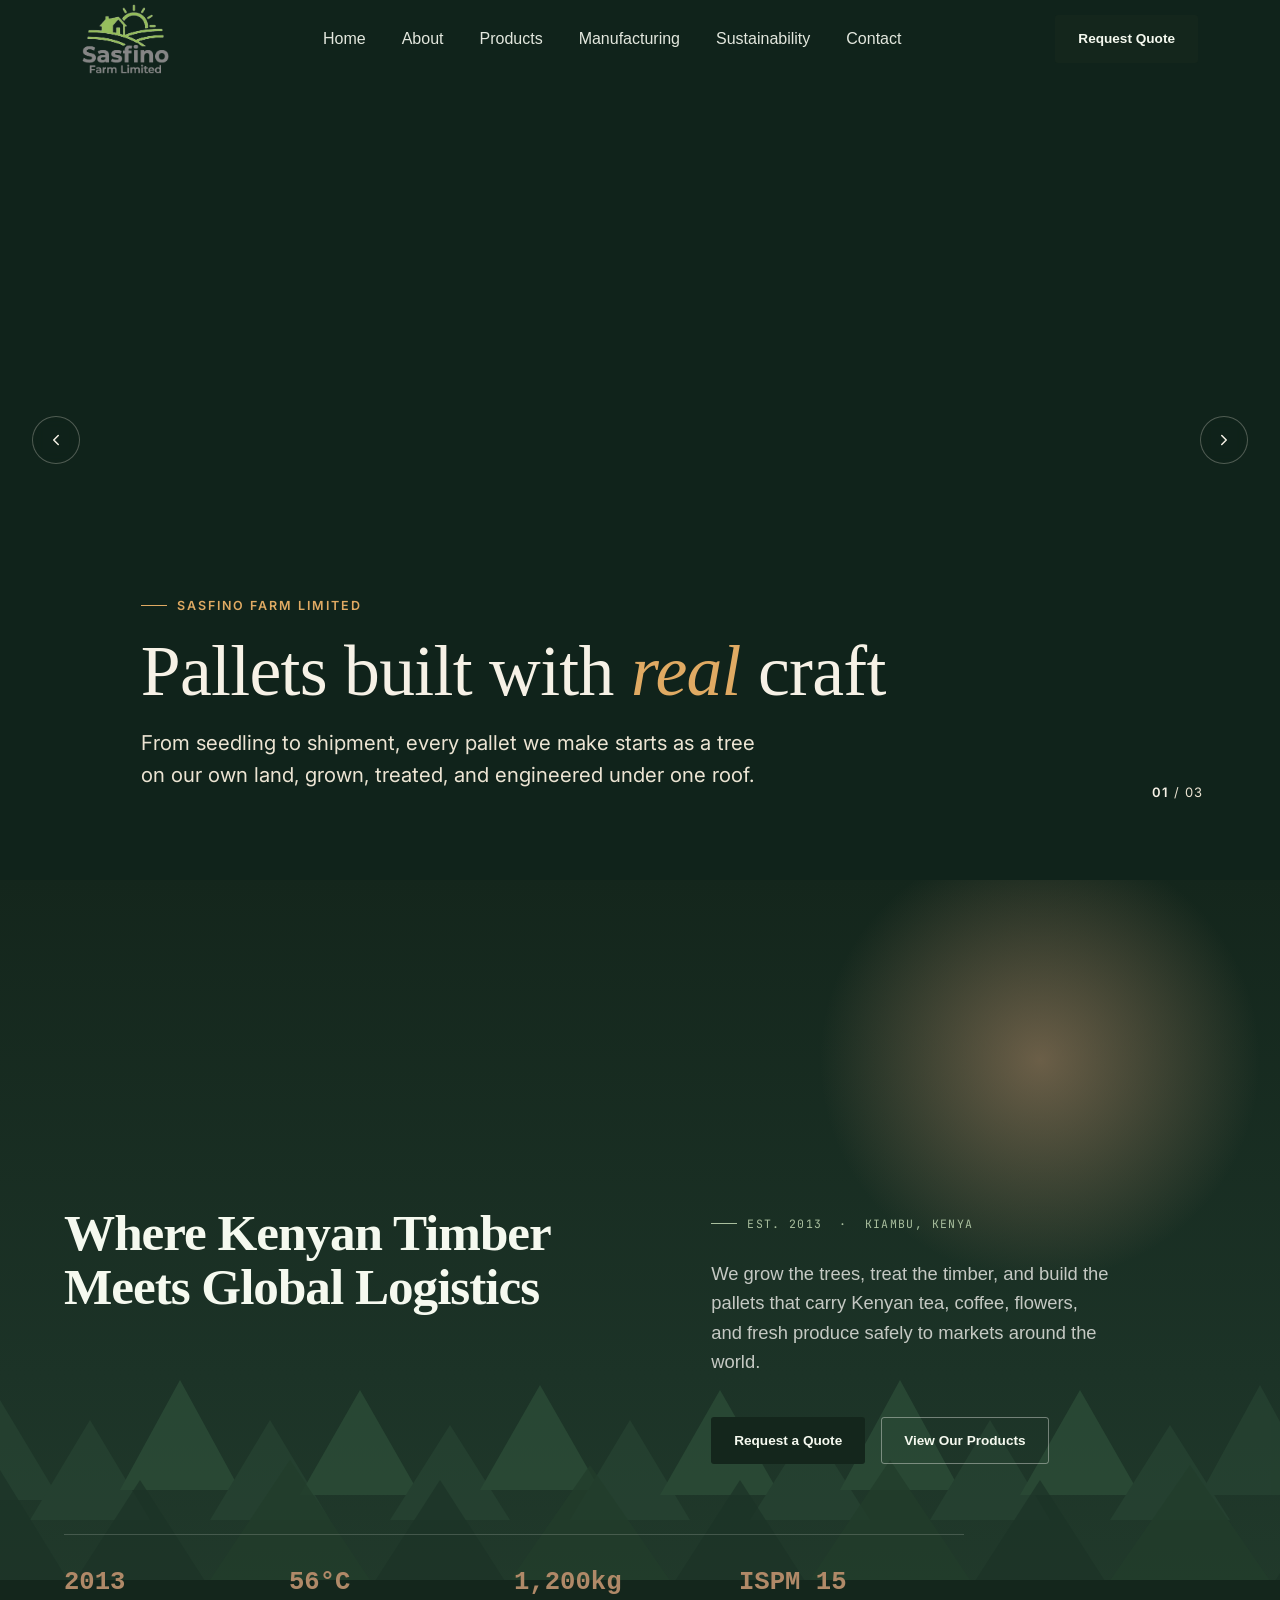
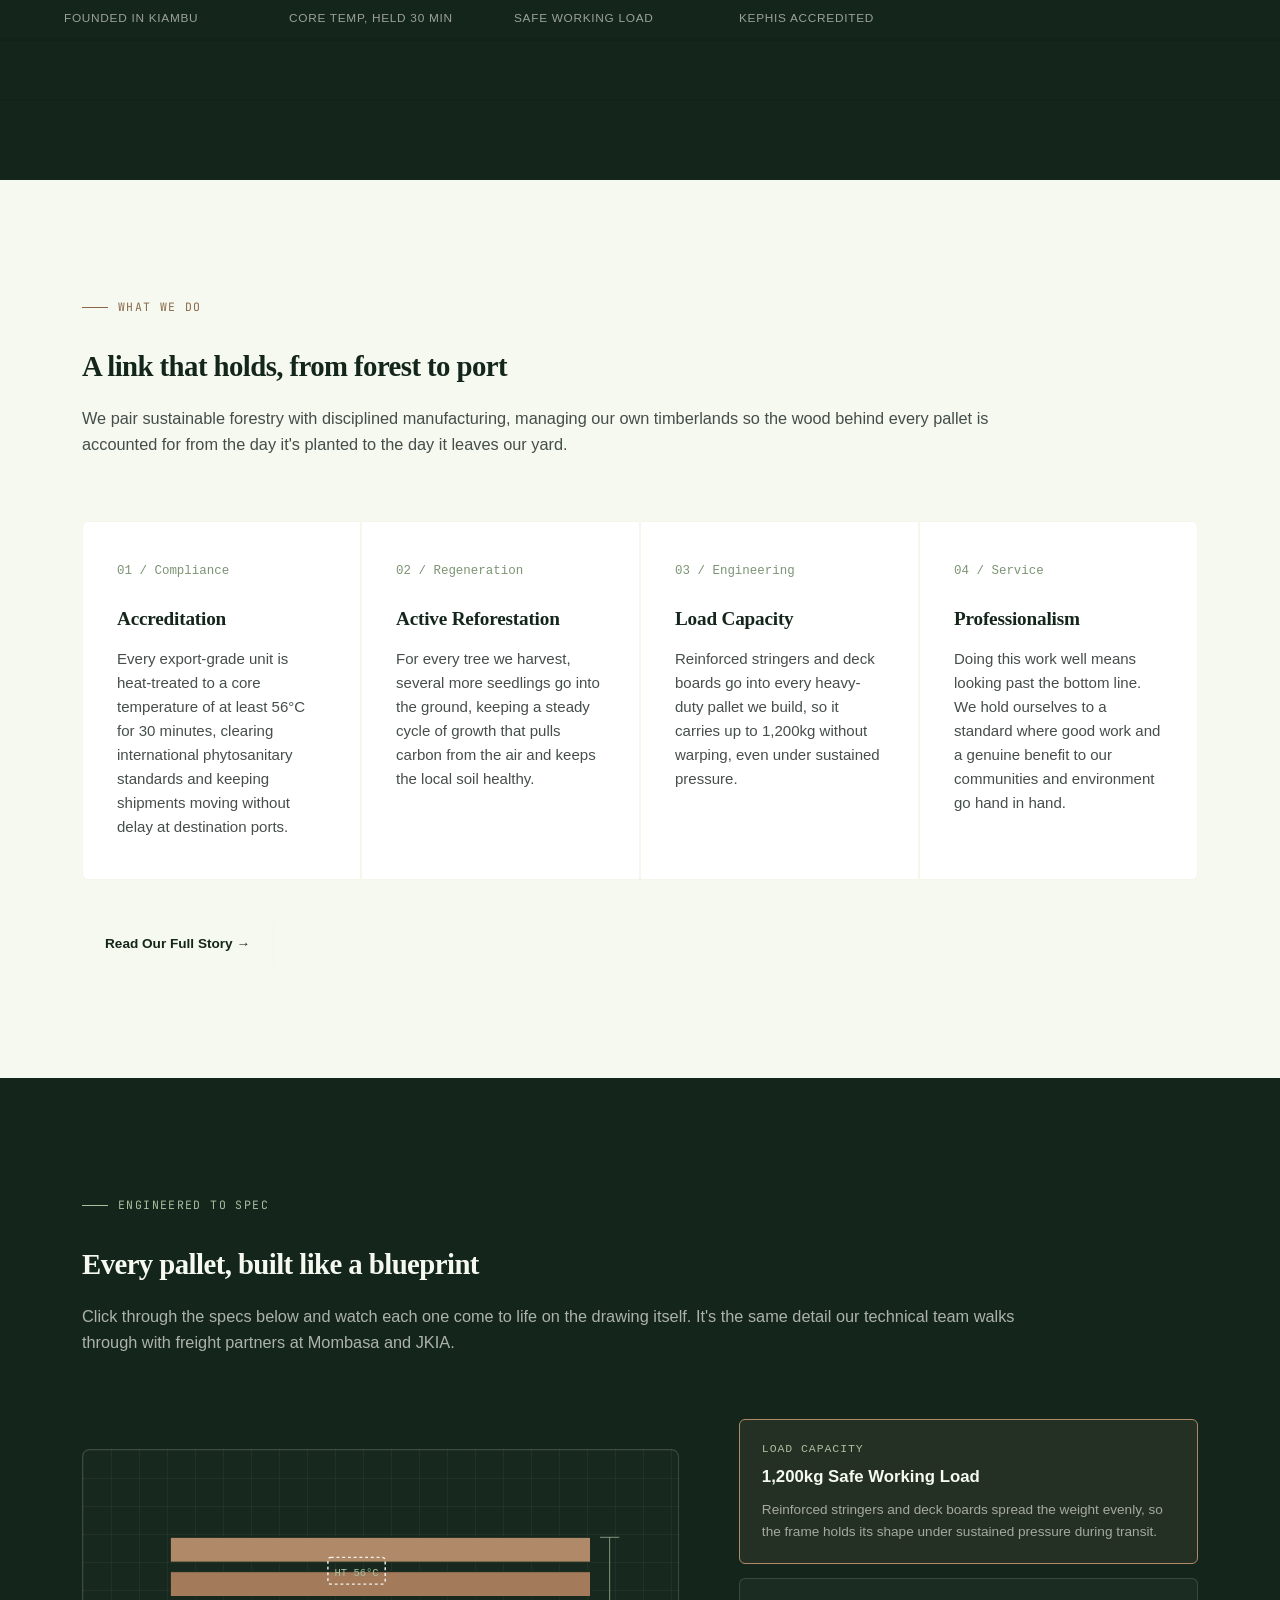
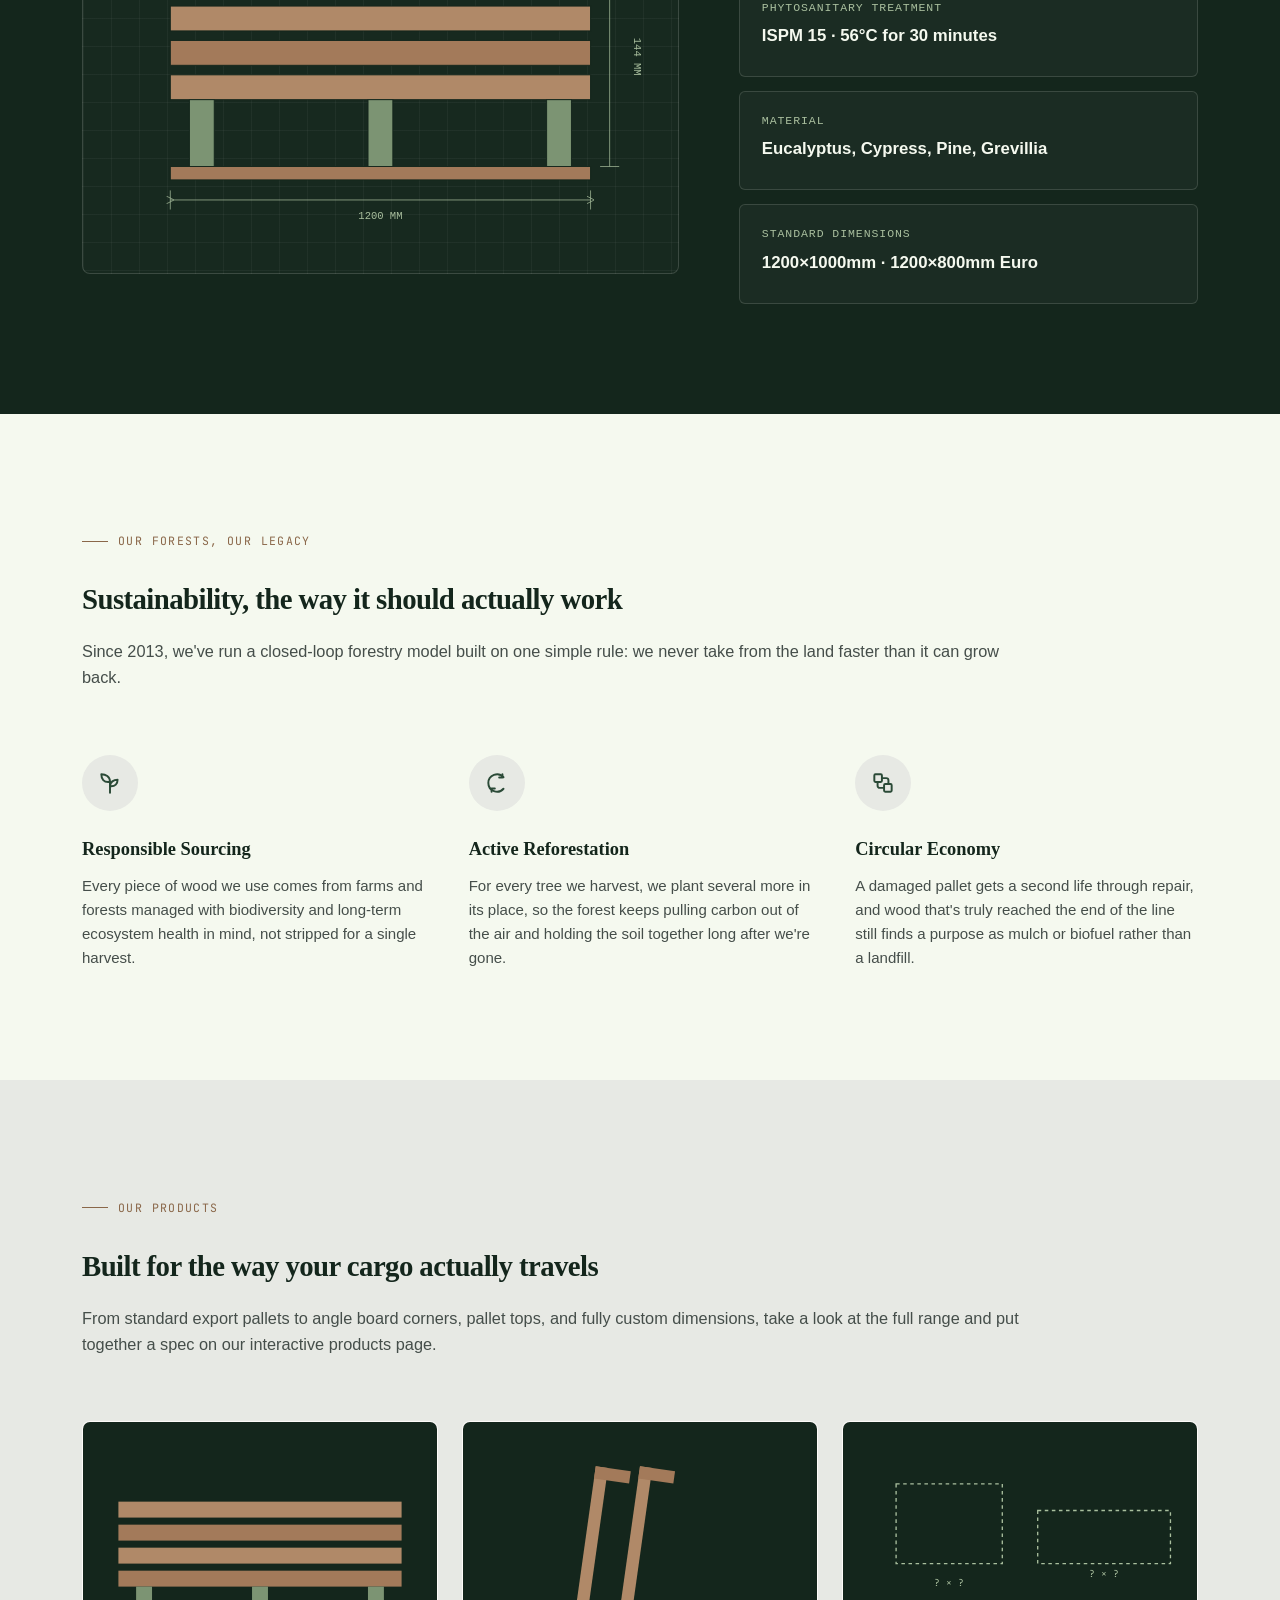
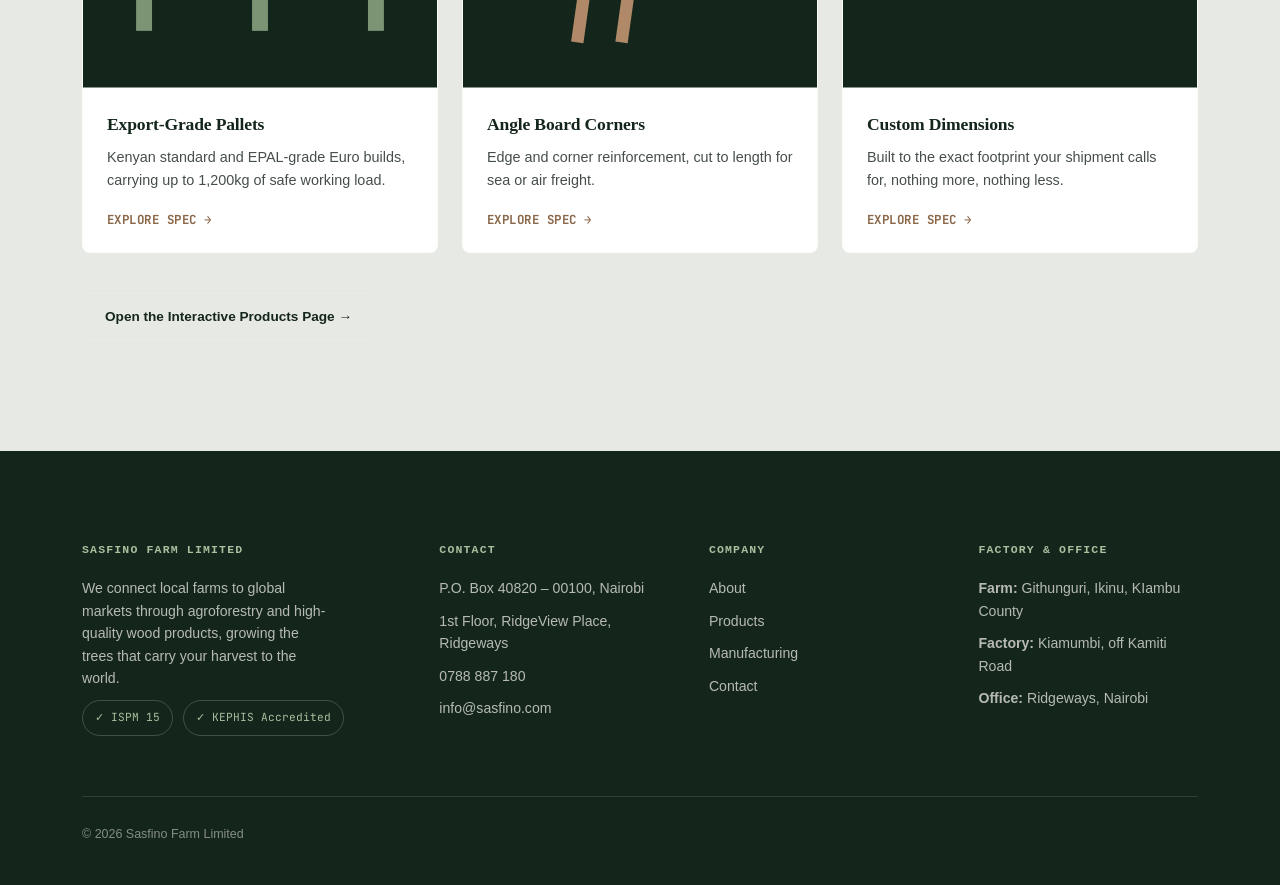
==== commit 475feda5: "Rename index (4).html to index.html" ====
--- a/index.html
+++ b/index.html
@@ -3,6 +3,7 @@
 <head>
 <meta charset="UTF-8">
 <meta name="viewport" content="width=device-width, initial-scale=1.0">
+<link rel="icon" type="image/png" href="Sasfino_Fav.png" />
 <title>Sasfino Farm Limited — Wood Products Division</title>
 <link rel="preconnect" href="https://fonts.googleapis.com">
 <link rel="preconnect" href="https://fonts.gstatic.com" crossorigin>
@@ -16,22 +17,35 @@
     <div class="logo">
       <img src="sasfino_logo_2.png" alt="Sasfino Farm Limited" class="logo-img">
     </div>
-    <nav class="main-nav">
+    <nav class="main-nav" id="main-nav">
+      <a href="index.html">Home</a>
       <a href="about.html">About</a>
-      <a href="#sustainability">Sustainability</a>
       <a href="products.html">Products</a>
-      <a href="#leadership">Leadership</a>
+      <a href="manufacturing.html">Manufacturing</a>
+      <a href="sustainability.html">Sustainability</a> 
       <a href="contact.html">Contact</a>
     </nav>
     <a href="contact.html" class="btn btn-primary">Request Quote</a>
-  </div>
+    <button class="nav-toggle" id="nav-toggle" aria-label="Toggle menu" aria-expanded="false" aria-controls="main-nav">
+      <span></span><span></span><span></span>
+    </button>
+  </div>
+  <div class="nav-backdrop" id="nav-backdrop"></div>
 </header>
 
-<section class="slideshow" aria-label="Sasfino Farm photo slideshow">
-  <div class="slide active" style="background-image:url('slide-pallets_1.jpg')"></div>
-  <div class="slide" style="background-image:url('slide-reforestation_1.jpg')"></div>
-  <div class="slide" style="background-image:url('slide-kiln_1.jpg')"></div>
-  <div class="slide" style="background-image:url('slide-angleboard_1.jpg')"></div>
+<!--<section class="slideshow" aria-label="Sasfino Farm photo slideshow">
+  <div class="slide active" style="background-image:url('slide-pallets_1.jpg')">
+    <div class="slide-caption"><span>We produce the best pallets.</span></div>
+  </div>
+  <div class="slide" style="background-image:url('slide-reforestation_1.jpg')">
+    <div class="slide-caption"><span>Every pallet is made from homegrown trees.</span></div>
+  </div>
+  <div class="slide" style="background-image:url('slide-kiln._1jpg')">
+    <div class="slide-caption"><span>State of art manufacturing plant.</span></div>
+  </div>
+  <div class="slide" style="background-image:url('slide-angleboard_1.jpg')">
+    <div class="slide-caption"><span>Final product ready for shipping.</span></div>
+  </div>
   <div class="slideshow-overlay"></div>
   <div class="slideshow-dots">
     <button class="dot active" data-slide="0" aria-label="Show slide 1"></button>
@@ -39,6 +53,56 @@
     <button class="dot" data-slide="2" aria-label="Show slide 3"></button>
     <button class="dot" data-slide="3" aria-label="Show slide 4"></button>
   </div>
+</section>-->
+
+<section class="hero-slideshow" id="heroSlideshow" aria-roledescription="carousel" aria-label="Sasfino Farm highlights">
+
+  <!-- Slide 1 -->
+  <div class="slide is-active" data-index="0">
+    <div class="slide__img" style="background-image:url('images/slide-pallets.jpg');"></div>
+    <div class="hero-copy">
+      <span class="hero-eyebrow">Sasfino Farm Limited</span>
+      <h1 class="hero-heading">Pallets built with <em>real</em> craft</h1>
+      <p class="hero-subheading">From seedling to shipment, every pallet we make starts as a tree on our own land, grown, treated, and engineered under one roof.</p>
+    </div>
+  </div>
+
+  <!-- Slide 2 -->
+  <div class="slide" data-index="1">
+    <div class="slide__img" style="background-image:url('images/slide-manufacturing.jpg');"></div>
+    <div class="hero-copy">
+      <span class="hero-eyebrow">KEPHIS Accredited</span>
+      <h1 class="hero-heading">Manufacturing that <em>meets the mark</em></h1>
+      <p class="hero-subheading">Every batch is heat-treated to 56°C for a full 30 minutes, so it clears phytosanitary checks at destination without a second look.</p>
+    </div>
+  </div>
+
+  <!-- Slide 3 -->
+  <div class="slide" data-index="2">
+    <div class="slide__img" style="background-image:url('images/slide-shipping.jpg');"></div>
+    <div class="hero-copy">
+      <span class="hero-eyebrow">1,200kg Safe Working Load</span>
+      <h1 class="hero-heading">Ready for the <em>long haul</em></h1>
+      <p class="hero-subheading">From Kiambu to Mombasa and JKIA, every shipment leaves our yard engineered to carry Kenya's harvest safely to markets around the world.</p>
+    </div>
+  </div>
+
+  <!-- Arrows -->
+  <div class="hero-arrows">
+    <button class="hero-arrow" id="prevBtn" aria-label="Previous slide">
+      <svg viewBox="0 0 24 24" fill="none" stroke="currentColor" stroke-width="2" stroke-linecap="round" stroke-linejoin="round"><path d="M15 18l-6-6 6-6"/></svg>
+    </button>
+    <button class="hero-arrow" id="nextBtn" aria-label="Next slide">
+      <svg viewBox="0 0 24 24" fill="none" stroke="currentColor" stroke-width="2" stroke-linecap="round" stroke-linejoin="round"><path d="M9 18l6-6-6-6"/></svg>
+    </button>
+  </div>
+
+  <!-- Dots + counter -->
+  <div class="hero-controls">
+    <div class="hero-dots" id="heroDots"></div>
+    <div class="hero-index"><strong id="heroIndexCurrent">01</strong> / 03</div>
+  </div>
+
 </section>
 
 <section class="hero">
@@ -87,17 +151,19 @@
       </g>
     </svg>
   </div>
-  <div class="wrap hero-content">
+  <div class="wrap hero-content" style="width:100%;margin-left:5%;">
     <span class="eyebrow">Est. 2013 &nbsp;·&nbsp; Kiambu, Kenya</span>
-    <h1 class="reveal is-visible">Empowering Agriculture with Sustainable Logistics</h1>
-    <p class="sub reveal is-visible">We grow the timber, treat the pallets, and build the structural foundation that carries Kenyan tea, coffee, flowers, and produce safely to global markets.</p>
+    <h1 style="display:inline-block;width:99%;max-width:600px;float:left;//font-size:350%;margin-right:4%;font-size:clamp(2.0rem, 4.0vw, 4.1rem);" class="reveal is-visible">Where Kenyan Timber Meets Global Logistics</h1>
+    <div style="display:inline-block;width:99%;max-width:400px;">
+    <p class="sub reveal is-visible">We grow the trees, treat the timber, and build the pallets that carry Kenyan tea, coffee, flowers, and fresh produce safely to markets around the world.</p>
     <div class="hero-ctas reveal is-visible">
       <a href="contact.html" class="btn btn-primary">Request a Quote</a>
       <a href="products.html" class="btn btn-outline">View Our Products</a>
     </div>
+    </div><br>
     <div class="stat-strip reveal is-visible">
-      <div><span class="num">2013</span><span class="label">Founded</span></div>
-      <div><span class="num">56°C</span><span class="label">HT Core Temp, 30 min</span></div>
+      <div><span class="num">2013</span><span class="label">Founded in Kiambu</span></div>
+      <div><span class="num">56°C</span><span class="label">Core Temp, Held 30 Min</span></div>
       <div><span class="num">1,200kg</span><span class="label">Safe Working Load</span></div>
       <div><span class="num">ISPM 15</span><span class="label">KEPHIS Accredited</span></div>
     </div>
@@ -106,29 +172,31 @@
 
 <section id="about">
   <div class="wrap">
-    <div class="section-head reveal">
+    <div styled="width:100%;" class="section-head reveal">
       <span class="eyebrow">What we do</span>
-      <h2>A vital link in the export supply chain</h2>
-      <p>By integrating sustainable silviculture with industrial production, we manage thriving timberlands that supply the raw material for our export-grade wood products, ensuring shipments reach their destination intact.</p>
+      <h2>A link that holds, from forest to port</h2>
+      <p>We pair sustainable forestry with disciplined manufacturing, managing our own timberlands so the wood behind every pallet is accounted for from the day it's planted to the day it leaves our yard.</p>
     </div>
     <div class="feature-grid">
       <div class="feature-card reveal">
         <span class="idx">01 / Compliance</span>
-        <h3>ISPM 15 Heat Treatment</h3>
-        <p>Every export-grade unit is heat-treated to a core temperature of at least 56°C for 30 minutes, meeting international phytosanitary standards and preventing delays at destination ports.</p>
-        <div class="metric">56°C · 30 MIN CORE</div>
+        <h3>Accreditation</h3>
+        <p>Every export-grade unit is heat-treated to a core temperature of at least 56°C for 30 minutes, clearing international phytosanitary standards and keeping shipments moving without delay at destination ports.</p>
       </div>
       <div class="feature-card reveal">
         <span class="idx">02 / Regeneration</span>
         <h3>Active Reforestation</h3>
-        <p>For every tree harvested, we promote the planting of multiple seedlings, maintaining a continuous cycle of growth that sequesters carbon and protects local soil quality.</p>
-        <div class="metric">CLOSED-LOOP MODEL</div>
+        <p>For every tree we harvest, several more seedlings go into the ground, keeping a steady cycle of growth that pulls carbon from the air and keeps the local soil healthy.</p>
       </div>
       <div class="feature-card reveal">
         <span class="idx">03 / Engineering</span>
-        <h3>Structural Load Capacity</h3>
-        <p>Reinforced stringers and deck boards are engineered into every heavy-duty pallet, supporting safe working loads of up to 1,200kg without warping under pressure.</p>
-        <div class="metric">1,200KG SWL</div>
+        <h3>Load Capacity</h3>
+        <p>Reinforced stringers and deck boards go into every heavy-duty pallet we build, so it carries up to 1,200kg without warping, even under sustained pressure.</p>
+      </div>
+      <div class="feature-card reveal">
+        <span class="idx">04 / Service</span>
+        <h3>Professionalism</h3>
+        <p>Doing this work well means looking past the bottom line. We hold ourselves to a standard where good work and a genuine benefit to our communities and environment go hand in hand.</p>
       </div>
     </div>
     <div class="reveal" style="margin-top:40px;">
@@ -142,7 +210,7 @@
     <div class="section-head reveal">
       <span class="eyebrow">Engineered to spec</span>
       <h2>Every pallet, built like a blueprint</h2>
-      <p>Select a spec below to see how it's engineered into the pallet itself. This is the same level of detail our technical team shares with freight partners at Mombasa and JKIA.</p>
+      <p>Click through the specs below and watch each one come to life on the drawing itself. It's the same detail our technical team walks through with freight partners at Mombasa and JKIA.</p>
     </div>
     <div class="blueprint-wrap">
       <div class="blueprint-canvas reveal">
@@ -191,22 +259,22 @@
         <div class="spec-item active" data-target="stringer-1 stringer-2 stringer-3">
           <div class="spec-label">Load Capacity</div>
           <div class="spec-value">1,200kg Safe Working Load</div>
-          <div class="spec-detail">Reinforced stringers and deck boards distribute weight evenly, preventing warping under sustained pressure during transit.</div>
+          <div class="spec-detail">Reinforced stringers and deck boards spread the weight evenly, so the frame holds its shape under sustained pressure during transit.</div>
         </div>
         <div class="spec-item" data-target="ht-stamp">
           <div class="spec-label">Phytosanitary Treatment</div>
           <div class="spec-value">ISPM 15 · 56°C for 30 minutes</div>
-          <div class="spec-detail">Heat treatment eliminates pests and satisfies the phytosanitary requirements demanded by every major destination port.</div>
+          <div class="spec-detail">Heat treatment clears out pests at the source, satisfying the phytosanitary rules that every major destination port checks for.</div>
         </div>
         <div class="spec-item" data-target="deck-boards">
           <div class="spec-label">Material</div>
           <div class="spec-value">Eucalyptus, Cypress, Pine, Grevillia</div>
-          <div class="spec-detail">Durable hardwoods for heavy-duty loads; premium softwoods for lightweight, cost-effective air freight.</div>
+          <div class="spec-detail">Sturdy hardwoods carry the heavy-duty loads; lighter softwoods keep air freight builds economical without cutting corners on strength.</div>
         </div>
         <div class="spec-item" data-target="none">
           <div class="spec-label">Standard Dimensions</div>
           <div class="spec-value">1200×1000mm · 1200×800mm Euro</div>
-          <div class="spec-detail">The Kenyan standard suits fruit, vegetable, tea, and coffee shipments; Euro pallets meet EPAL-grade specification for European buyers.</div>
+          <div class="spec-detail">Our Kenyan standard suits fruit, vegetable, tea, and coffee shipments, while the Euro build meets EPAL-grade specification for buyers in Europe.</div>
         </div>
       </div>
     </div>
@@ -217,8 +285,8 @@
   <div class="wrap">
     <div class="section-head reveal">
       <span class="eyebrow">Our forests, our legacy</span>
-      <h2>Sustainability isn't a slogan here</h2>
-      <p>Since 2013, we've run a closed-loop forestry model that ensures production never outpaces nature's ability to regenerate.</p>
+      <h2>Sustainability, the way it should actually work</h2>
+      <p>Since 2013, we've run a closed-loop forestry model built on one simple rule: we never take from the land faster than it can grow back.</p>
     </div>
     <div class="sustain-grid">
       <div class="sustain-item reveal">
@@ -230,7 +298,7 @@
           </svg>
         </div>
         <h3>Responsible Sourcing</h3>
-        <p>Our wood comes from farms and forests managed for biodiversity and long-term ecosystem health.</p>
+        <p>Every piece of wood we use comes from farms and forests managed with biodiversity and long-term ecosystem health in mind, not stripped for a single harvest.</p>
       </div>
       <div class="sustain-item reveal">
         <div class="icon-wrap">
@@ -240,7 +308,7 @@
           </svg>
         </div>
         <h3>Active Reforestation</h3>
-        <p>For every tree harvested, multiple seedlings are planted, sequestering carbon and protecting local soil.</p>
+        <p>For every tree we harvest, we plant several more in its place, so the forest keeps pulling carbon out of the air and holding the soil together long after we're gone.</p>
       </div>
       <div class="sustain-item reveal">
         <div class="icon-wrap">
@@ -251,7 +319,7 @@
           </svg>
         </div>
         <h3>Circular Economy</h3>
-        <p>Damaged pallets are refurbished for reuse; non-serviceable wood is recycled into mulch or biofuel.</p>
+        <p>A damaged pallet gets a second life through repair, and wood that's truly reached the end of the line still finds a purpose as mulch or biofuel rather than a landfill.</p>
       </div>
     </div>
   </div>
@@ -262,7 +330,7 @@
     <div class="section-head reveal">
       <span class="eyebrow">Our products</span>
       <h2>Built for the way your cargo actually travels</h2>
-      <p>From standard export pallets to angle board corners, pallet tops, and fully custom dimensions — explore the full range and configure a spec on our interactive products page.</p>
+      <p>From standard export pallets to angle board corners, pallet tops, and fully custom dimensions, take a look at the full range and put together a spec on our interactive products page.</p>
     </div>
     <div class="product-teaser-grid reveal">
       <a href="products.html#pallets" class="product-teaser-card">
@@ -281,7 +349,7 @@
           </svg>
         </div>
         <h3>Export-Grade Pallets</h3>
-        <p>Kenyan standard & EPAL-grade Euro pallets, up to 1,200kg SWL.</p>
+        <p>Kenyan standard and EPAL-grade Euro builds, carrying up to 1,200kg of safe working load.</p>
         <span class="ptc-link">Explore spec →</span>
       </a>
       <a href="products.html#angle" class="product-teaser-card">
@@ -299,7 +367,7 @@
           </svg>
         </div>
         <h3>Angle Board Corners</h3>
-        <p>Edge & corner reinforcement, sized for sea or air freight.</p>
+        <p>Edge and corner reinforcement, cut to length for sea or air freight.</p>
         <span class="ptc-link">Explore spec →</span>
       </a>
       <a href="products.html#custom" class="product-teaser-card">
@@ -313,63 +381,12 @@
           </svg>
         </div>
         <h3>Custom Dimensions</h3>
-        <p>Built to the exact footprint your shipment requires.</p>
+        <p>Built to the exact footprint your shipment calls for, nothing more, nothing less.</p>
         <span class="ptc-link">Explore spec →</span>
       </a>
     </div>
     <div class="reveal" style="margin-top:40px;">
       <a href="products.html" class="btn btn-ghost">Open the Interactive Products Page →</a>
-    </div>
-  </div>
-</section>
-
-<section id="leadership">
-  <div class="wrap">
-    <div class="section-head reveal">
-      <span class="eyebrow">Leadership</span>
-      <h2>The people behind every shipment</h2>
-      <p>A team that pairs decades of financial and technical experience with hands-on knowledge of Kenya's export corridors.</p>
-    </div>
-    <div class="leader-grid">
-      <div class="leader-card reveal">
-        <div class="avatar">NM</div>
-        <h4>Nicholas Munene, CPA</h4>
-        <div class="role">Managing Director</div>
-        <p>25+ years in financial management, guiding the company's long-term vision and market expansion.</p>
-      </div>
-      <div class="leader-card reveal">
-        <div class="avatar">BK</div>
-        <h4>Benjamin Kimani</h4>
-        <div class="role">Technical Services Director</div>
-        <p>Leads heat-treatment implementation and ISPM 15 certification across all manufacturing infrastructure.</p>
-      </div>
-      <div class="leader-card reveal">
-        <div class="avatar">CW</div>
-        <h4>Cyrus Wachira</h4>
-        <div class="role">Production Manager</div>
-        <p>Oversees daily floor operations, drawing on years with clearing and forwarding agencies in Nairobi and Mombasa.</p>
-      </div>
-      <div class="leader-card reveal">
-        <div class="avatar">EG</div>
-        <h4>Elijah Goko</h4>
-        <div class="role">Finance Manager</div>
-        <p>A Certified Public Accountant balancing competitive pricing with sustainable, transparent profitability.</p>
-      </div>
-    </div>
-  </div>
-</section>
-
-<section class="partners-section">
-  <div class="wrap">
-    <div class="section-head reveal" style="margin-bottom:40px;">
-      <span class="eyebrow">Trusted by</span>
-      <h2>Partners across the export chain</h2>
-    </div>
-    <div class="partner-row reveal">
-      <div class="partner-chip">Mavuno — The Good Grower</div>
-      <div class="partner-chip">Kandia Fresh Tanzania Ltd</div>
-      <div class="partner-chip">Elgon Kenya</div>
-      <div class="partner-chip">Kandia FPS</div>
     </div>
   </div>
 </section>
@@ -390,26 +407,25 @@
         <p>P.O. Box 40820 – 00100, Nairobi</p>
         <p>1st Floor, RidgeView Place, Ridgeways</p>
         <a href="tel:+254788887180">0788 887 180</a>
-        <a href="mailto:sasfinofarm@gmail.com">sasfinofarm@gmail.com</a>
+        <a href="mailto:info@sasfino.com">info@sasfino.com</a>
       </div>
       <div>
         <h5>Company</h5>
         <a href="about.html">About</a>
-        <a href="#sustainability">Sustainability</a>
         <a href="products.html">Products</a>
-        <a href="#leadership">Leadership</a>
+        <a href="manufacturing.html">Manufacturing</a>
         <a href="contact.html">Contact</a>
       </div>
       <div>
         <h5>Factory & Office</h5>
-        <p>Farm: Githunguri / Ikinu / 883</p>
-        <p>Factory: Kiamumbi, off Kamiti Road</p>
-        <p>Office: Ridgeways, Nairobi</p>
+        <p><b>Farm:</b> Githunguri, Ikinu, KIambu County</p>
+        <p><b>Factory:</b> Kiamumbi, off Kamiti Road</p>
+        <p><b>Office:</b> Ridgeways, Nairobi</p>
       </div>
     </div>
     <div class="footer-bottom">
-      <span>© 2026 Sasfino Farm Limited. Incorporated in Kenya, 2013.</span>
-      <span class="mono">CPR/2013/95937</span>
+      <span>© 2026 Sasfino Farm Limited</span>
+      <span class="mono"> </span>
     </div>
   </div>
 </footer>
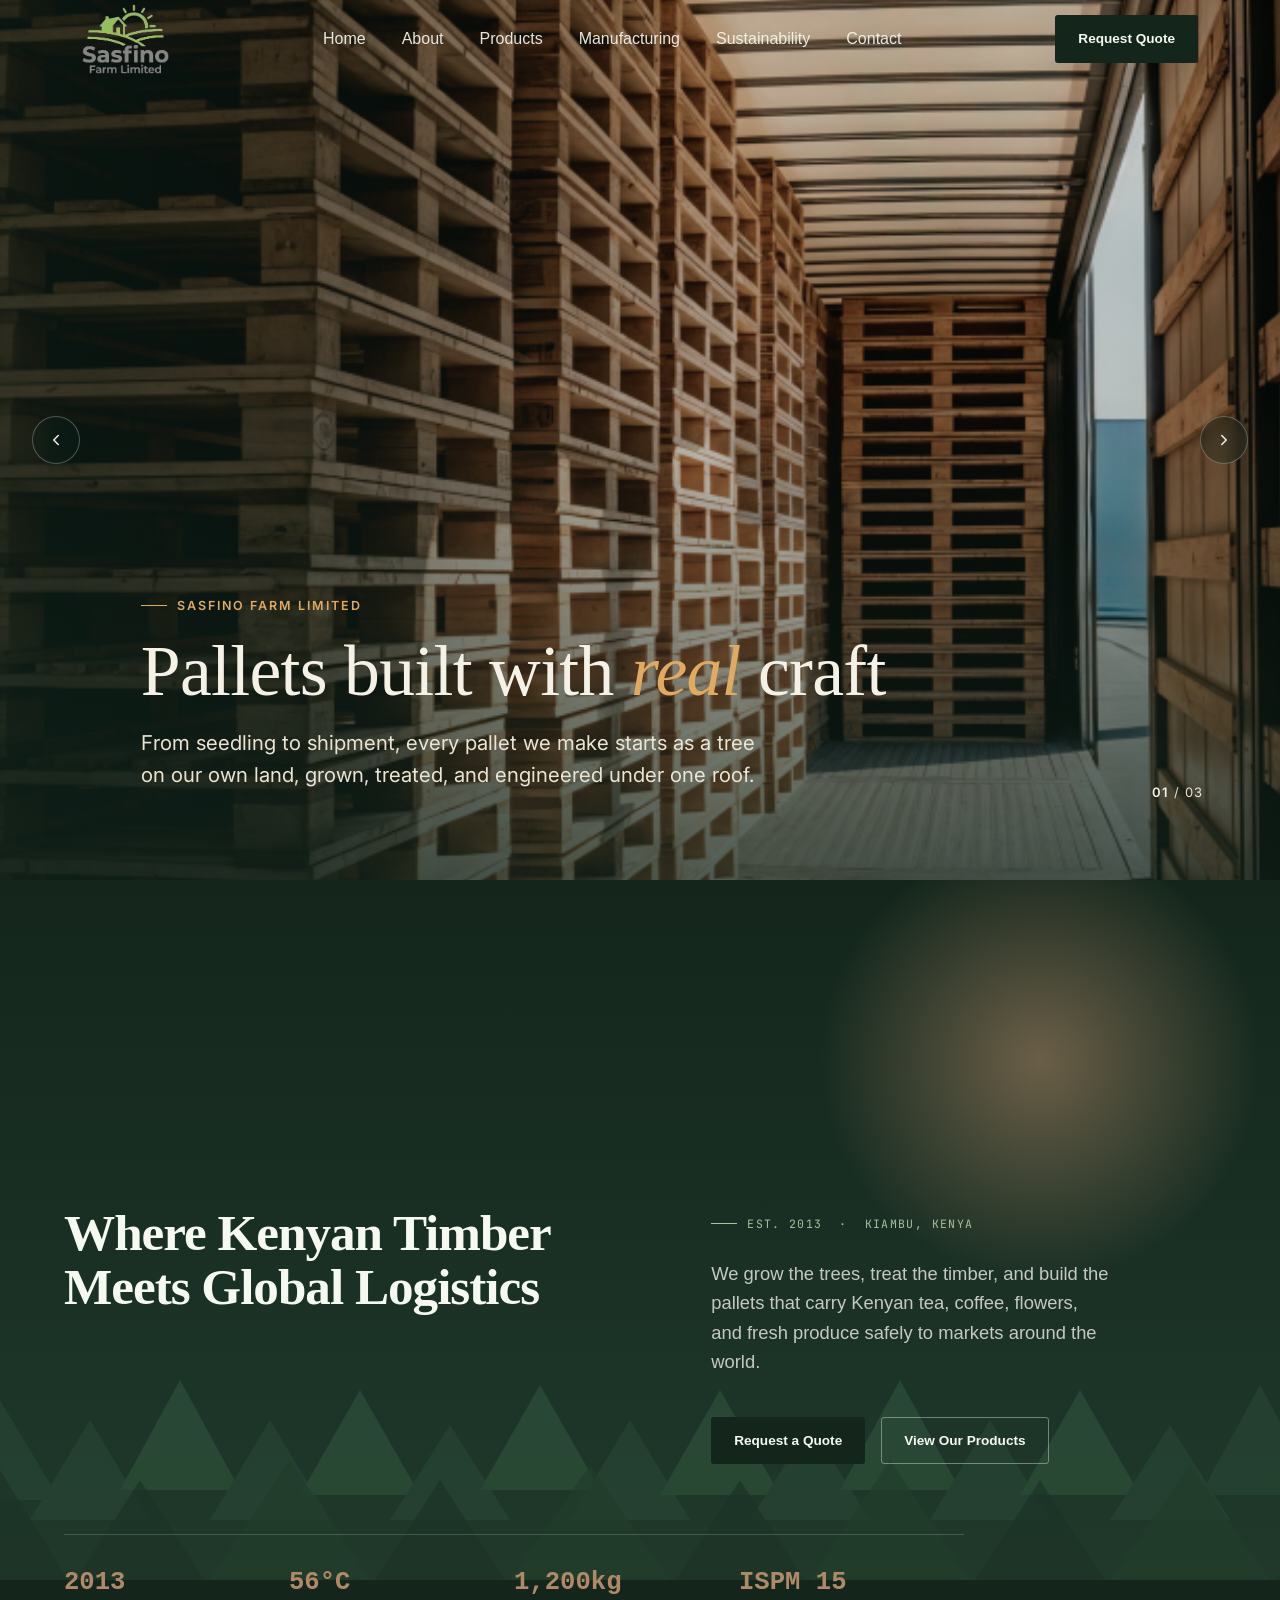
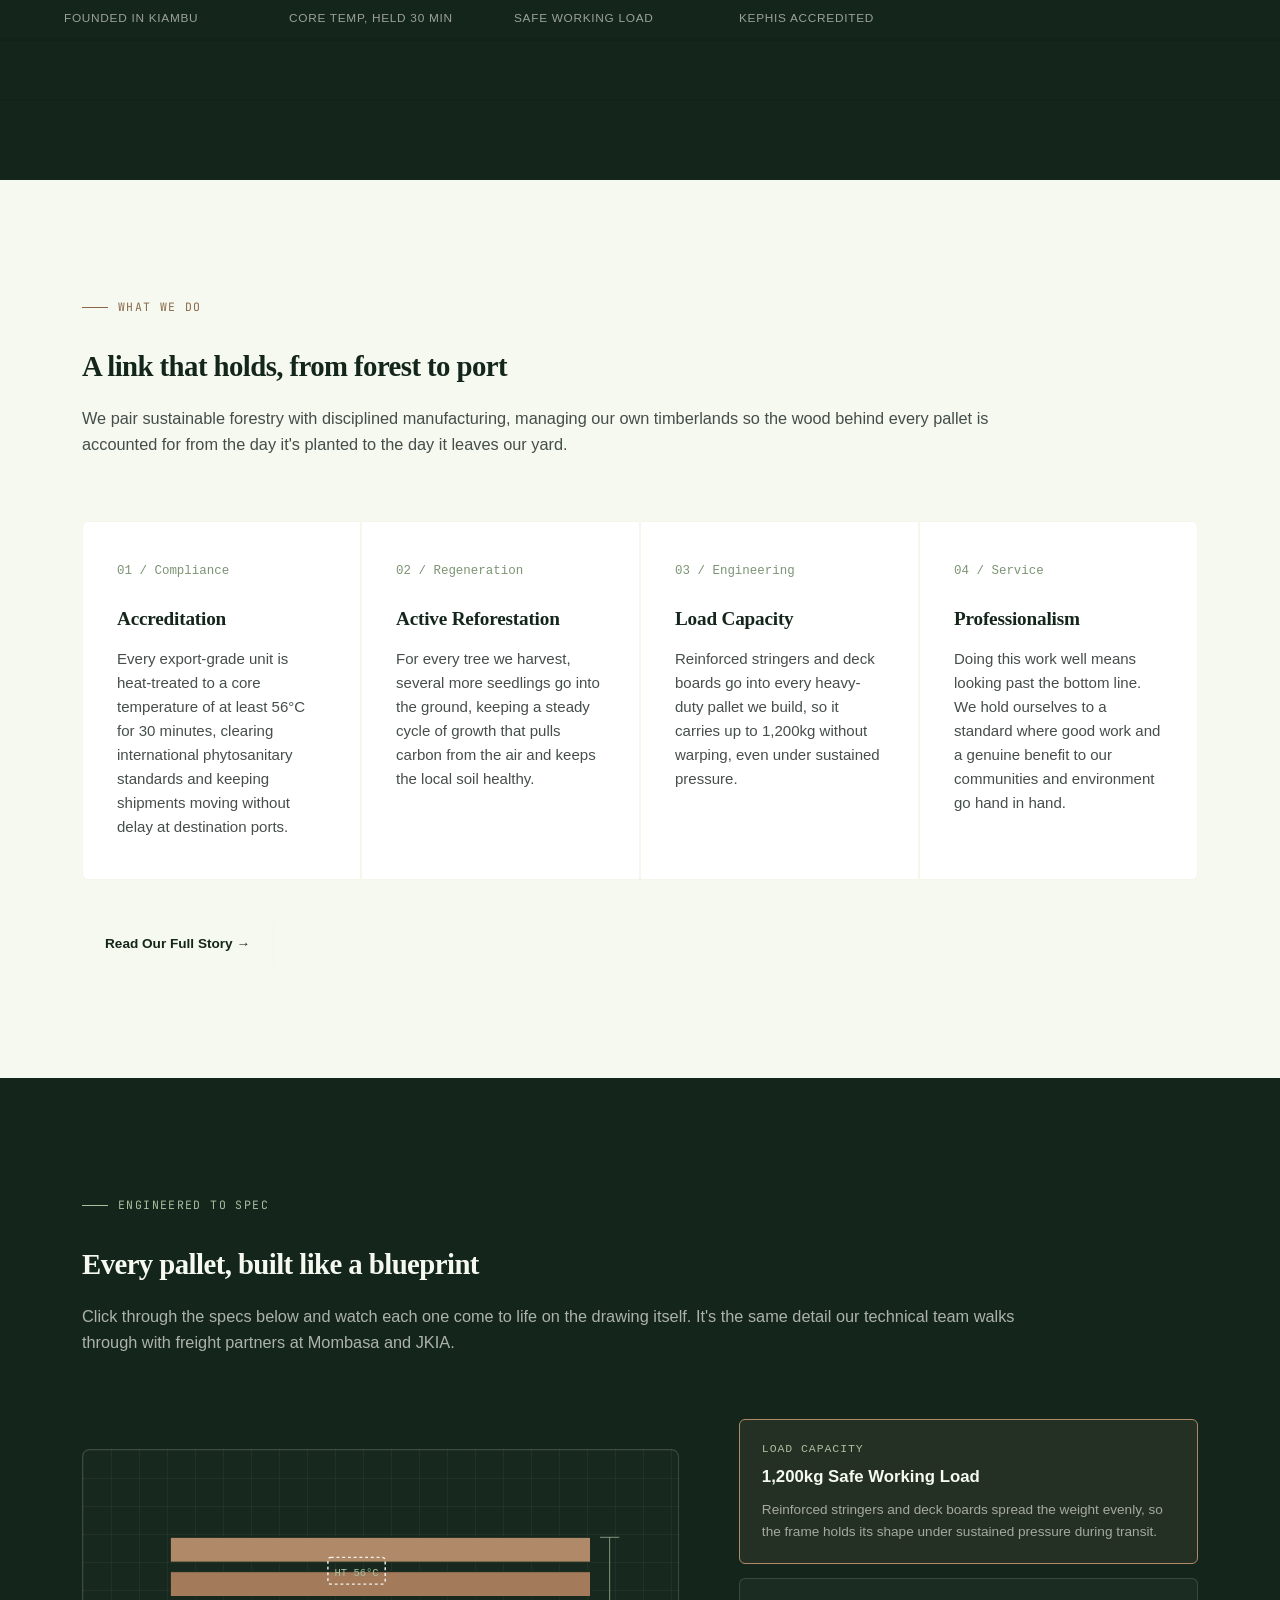
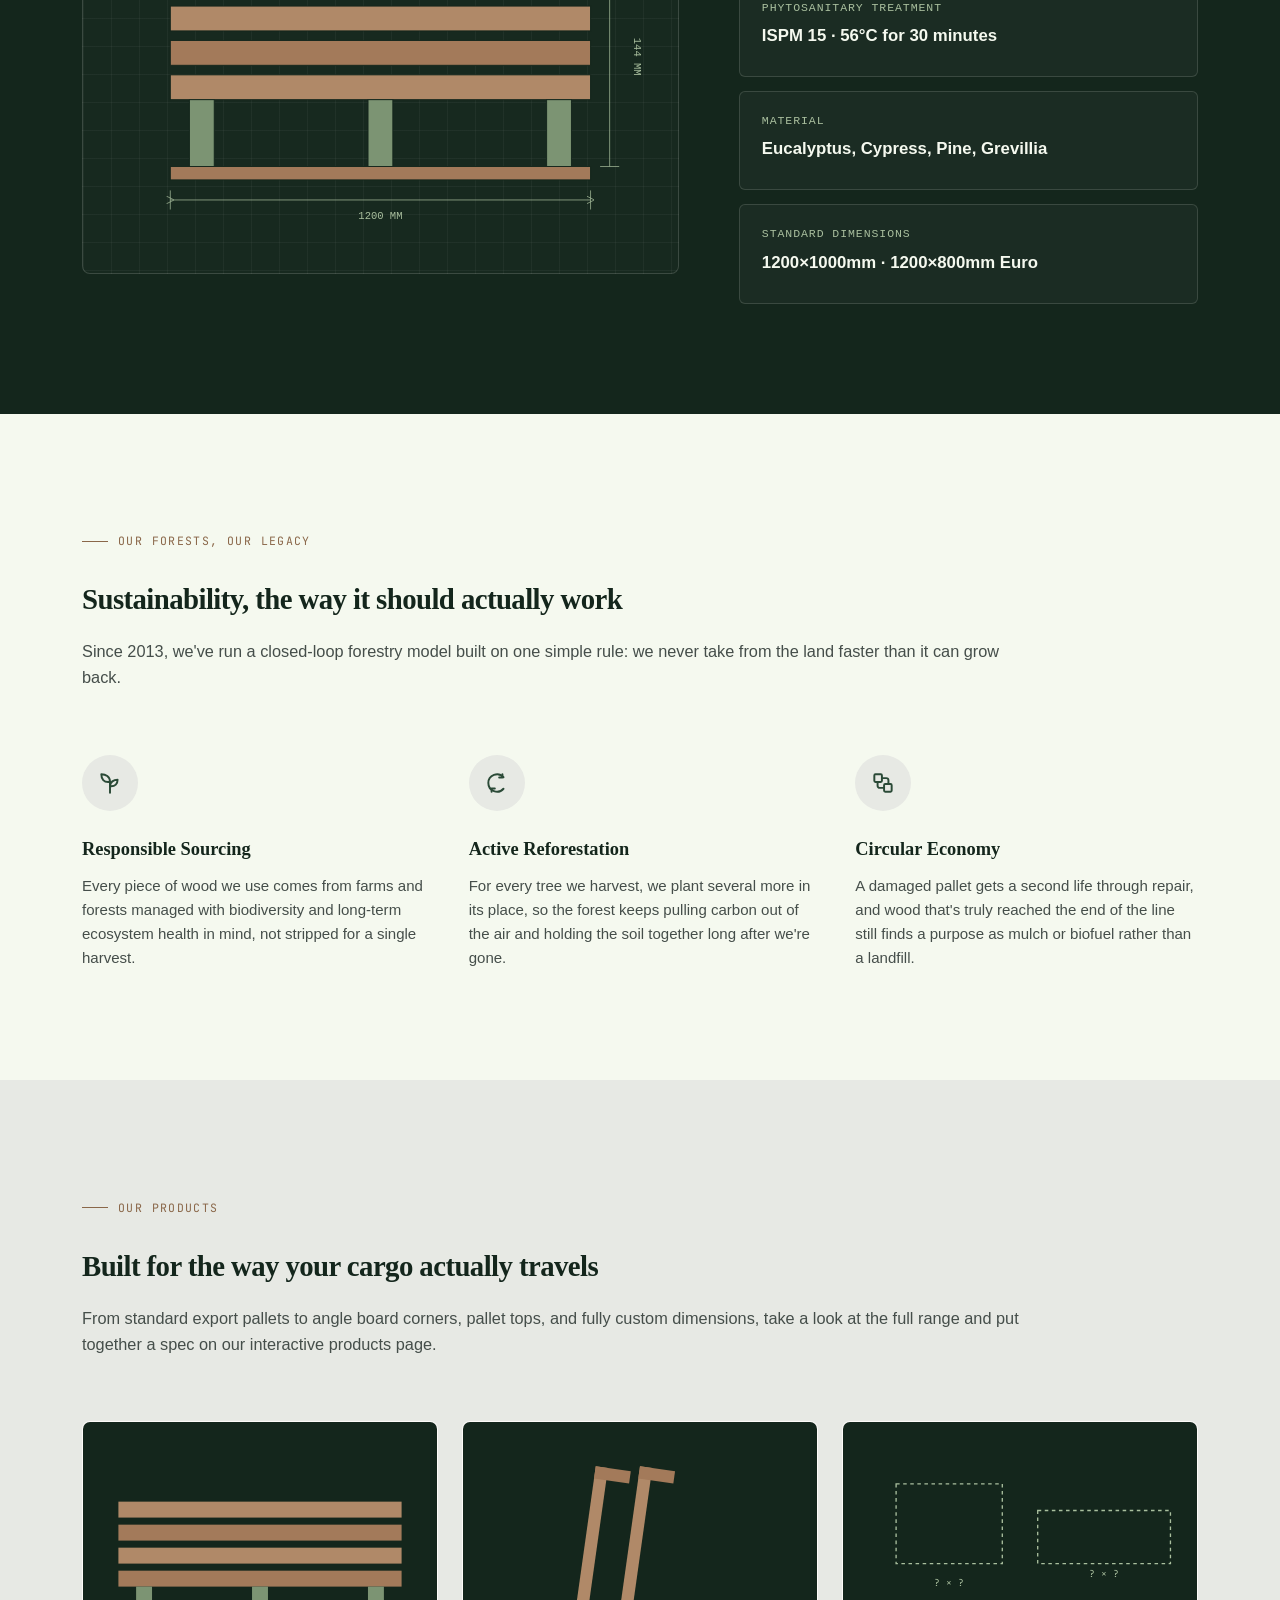
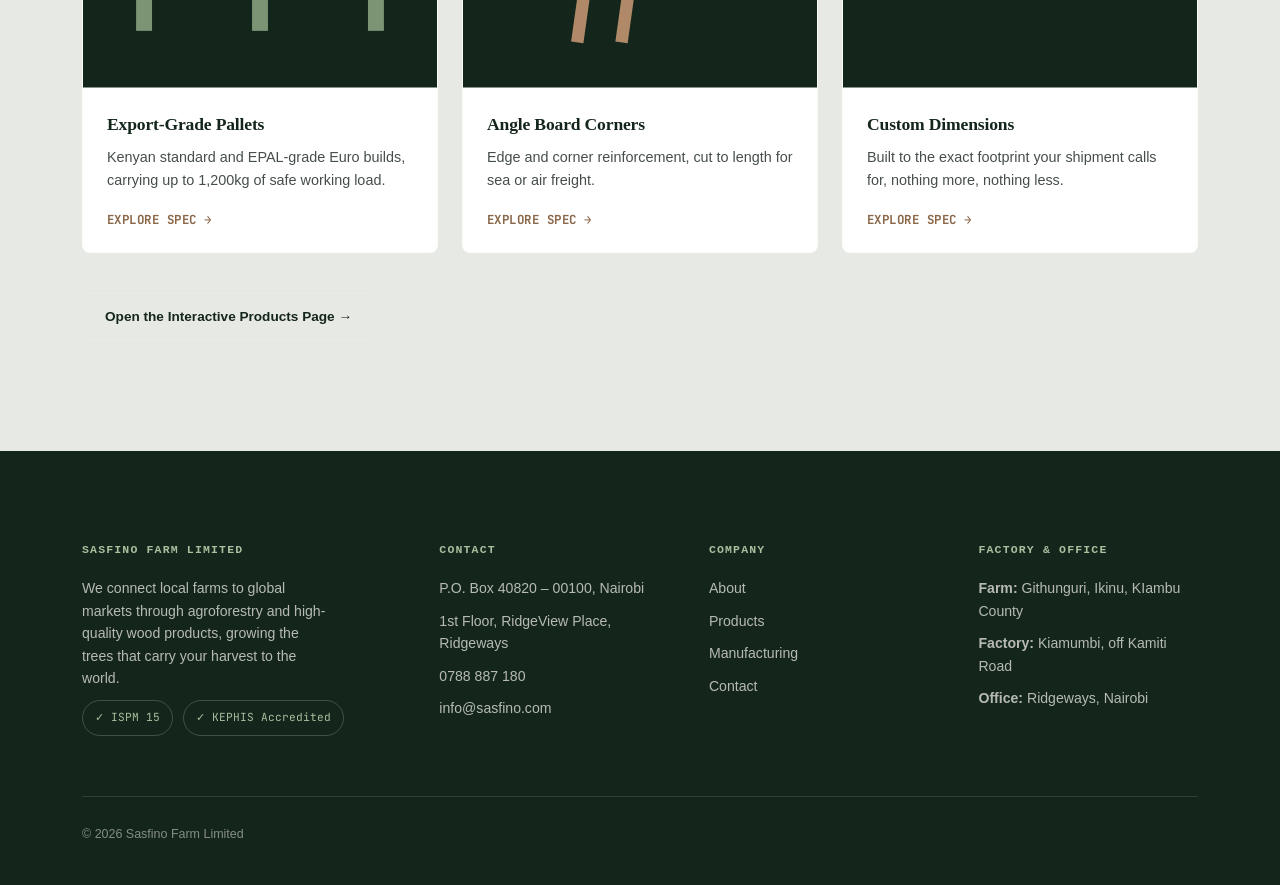
==== commit 9a6f912c: "Update slideshow images in index.html" ====
--- a/index.html
+++ b/index.html
@@ -59,7 +59,7 @@
 
   <!-- Slide 1 -->
   <div class="slide is-active" data-index="0">
-    <div class="slide__img" style="background-image:url('images/slide-pallets.jpg');"></div>
+    <div class="slide__img" style="background-image:url('2152009004.jpg');"></div>
     <div class="hero-copy">
       <span class="hero-eyebrow">Sasfino Farm Limited</span>
       <h1 class="hero-heading">Pallets built with <em>real</em> craft</h1>
@@ -69,7 +69,7 @@
 
   <!-- Slide 2 -->
   <div class="slide" data-index="1">
-    <div class="slide__img" style="background-image:url('images/slide-manufacturing.jpg');"></div>
+    <div class="slide__img" style="background-image:url('1443.jpg');"></div>
     <div class="hero-copy">
       <span class="hero-eyebrow">KEPHIS Accredited</span>
       <h1 class="hero-heading">Manufacturing that <em>meets the mark</em></h1>
@@ -79,7 +79,7 @@
 
   <!-- Slide 3 -->
   <div class="slide" data-index="2">
-    <div class="slide__img" style="background-image:url('images/slide-shipping.jpg');"></div>
+    <div class="slide__img" style="background-image:url('510 (1).jpg');"></div>
     <div class="hero-copy">
       <span class="hero-eyebrow">1,200kg Safe Working Load</span>
       <h1 class="hero-heading">Ready for the <em>long haul</em></h1>
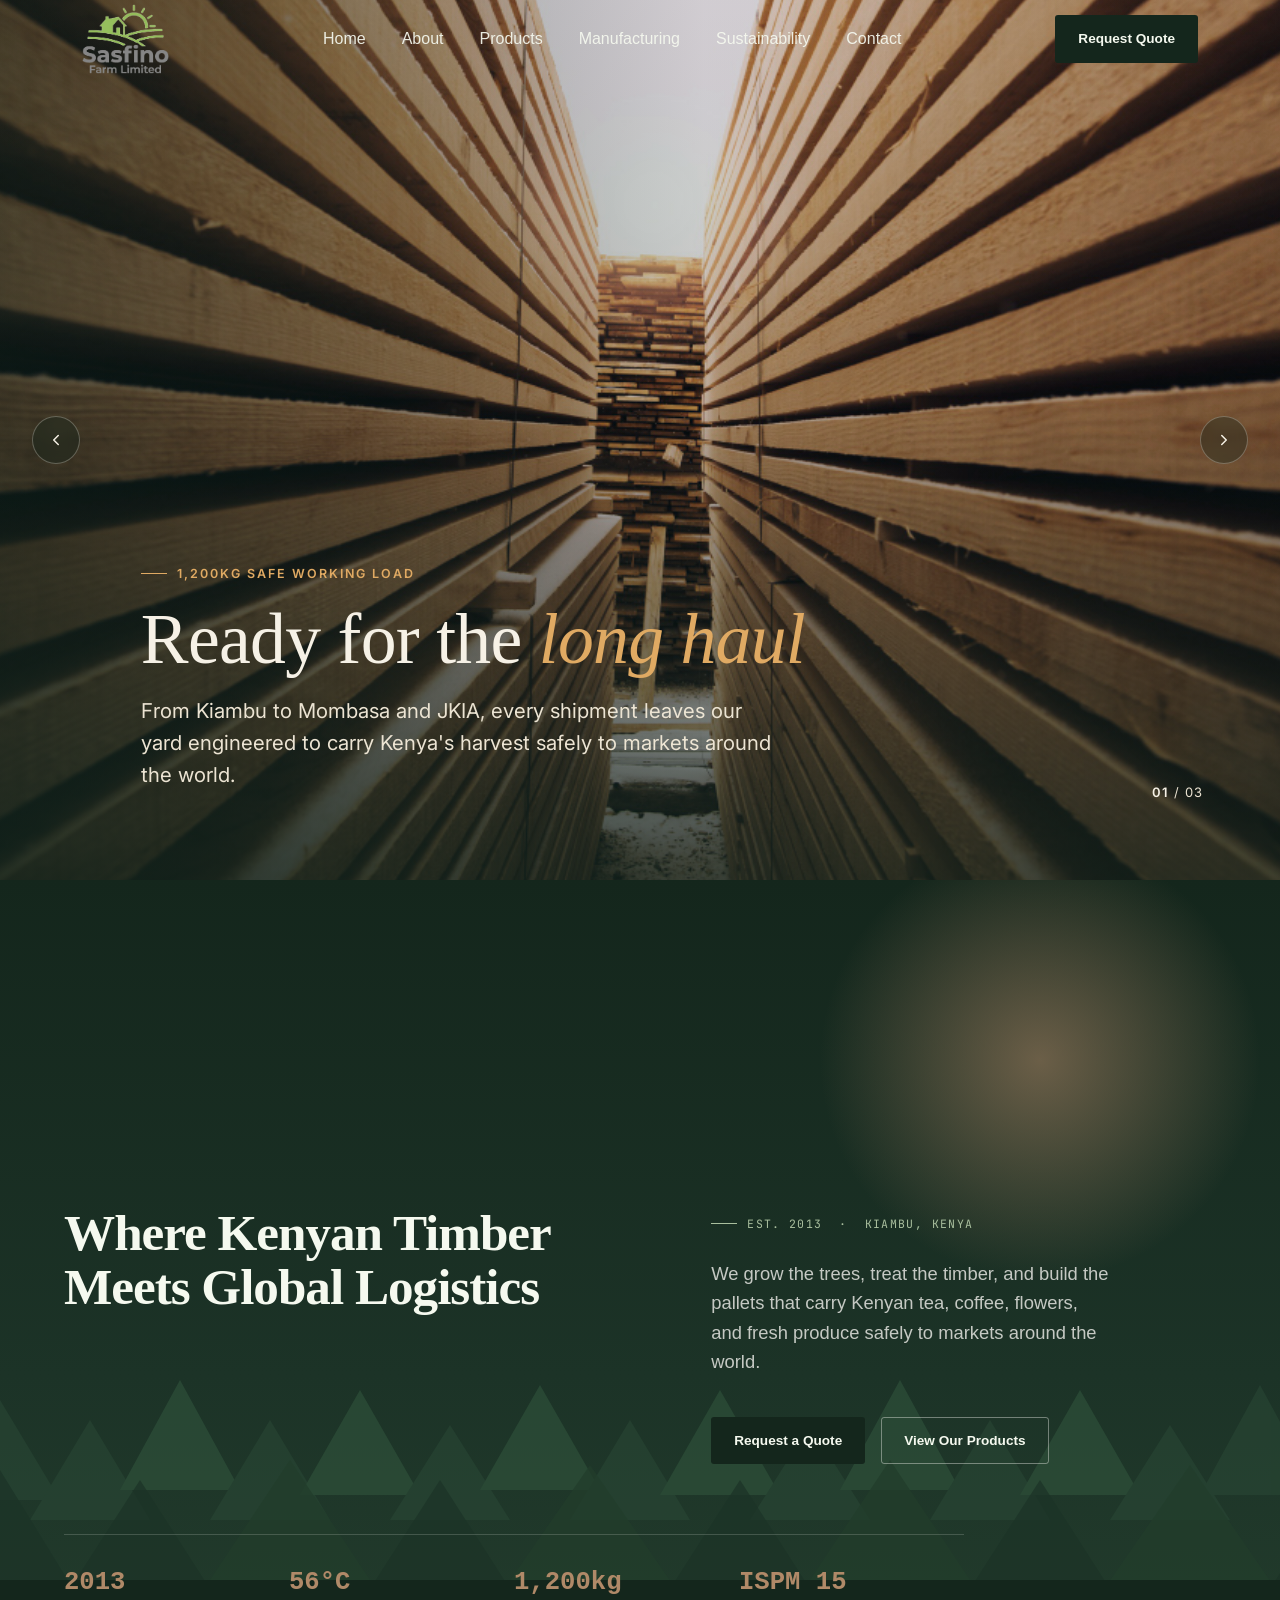
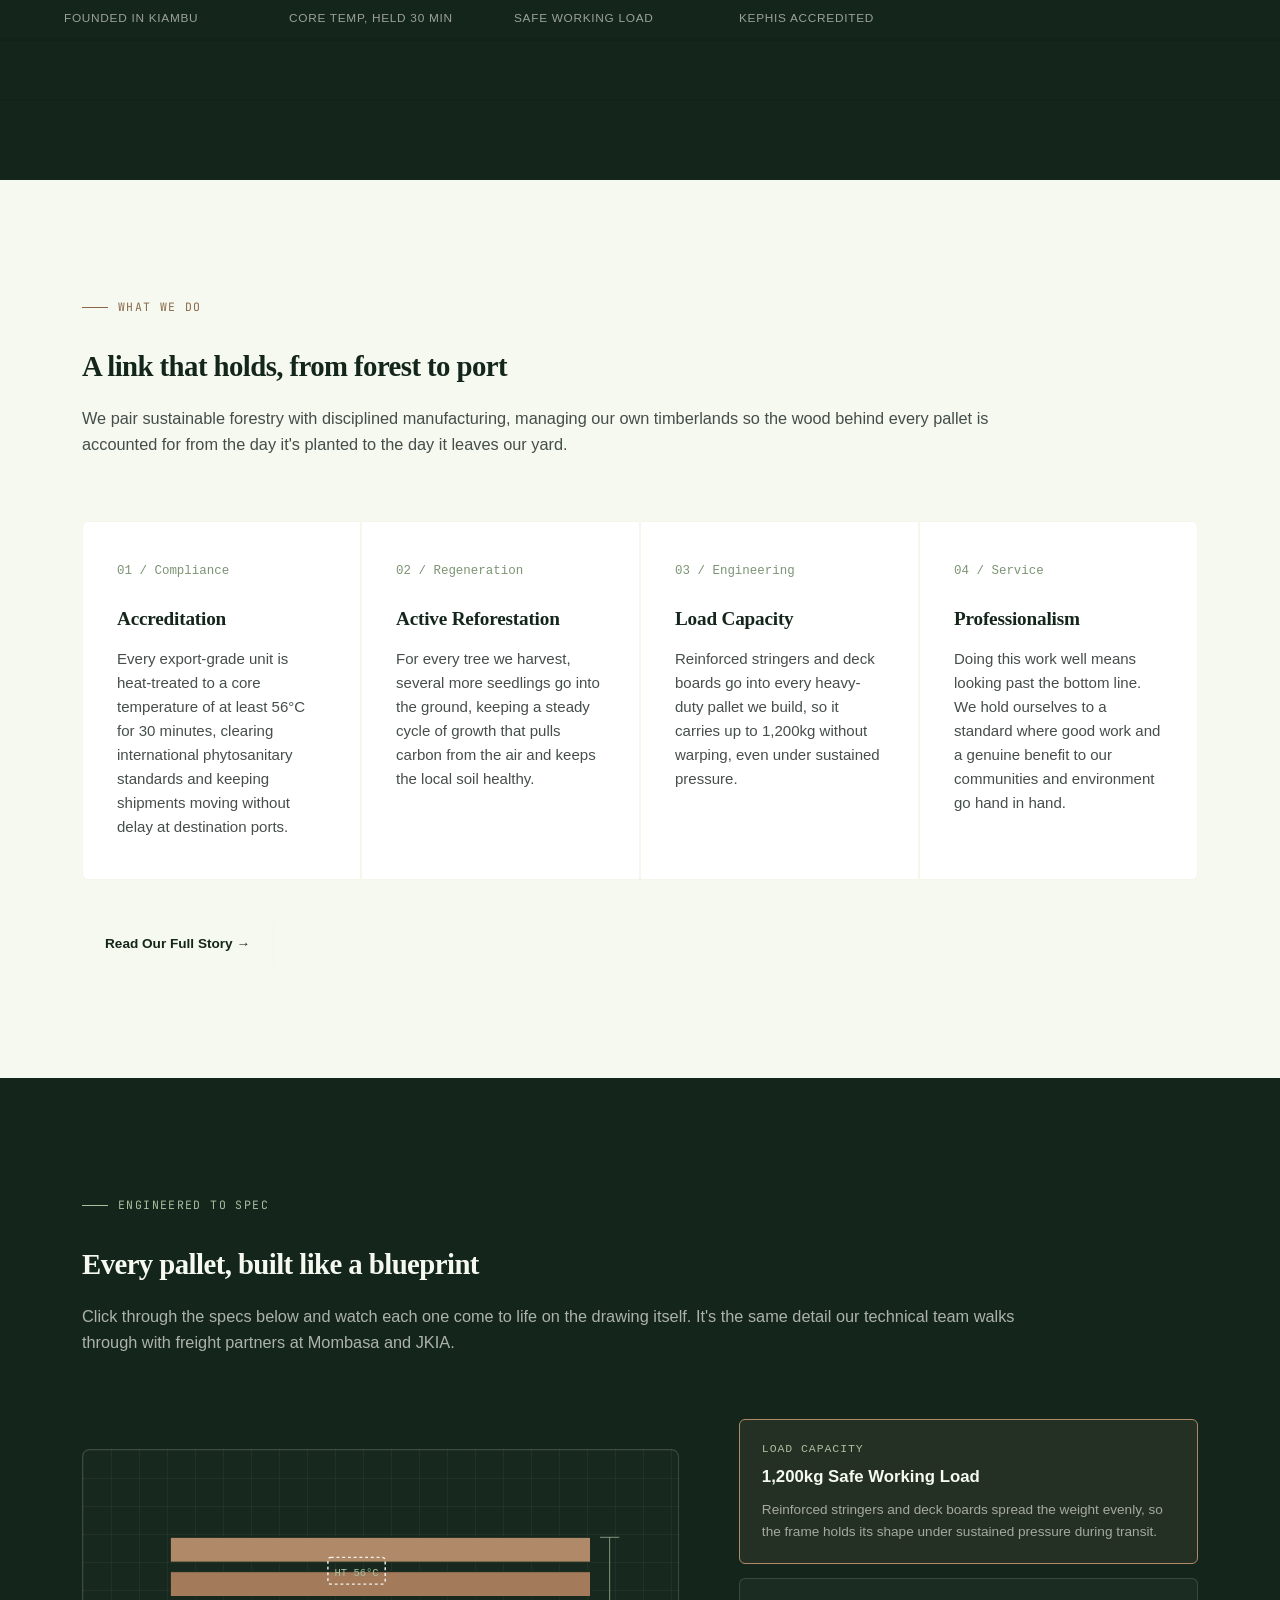
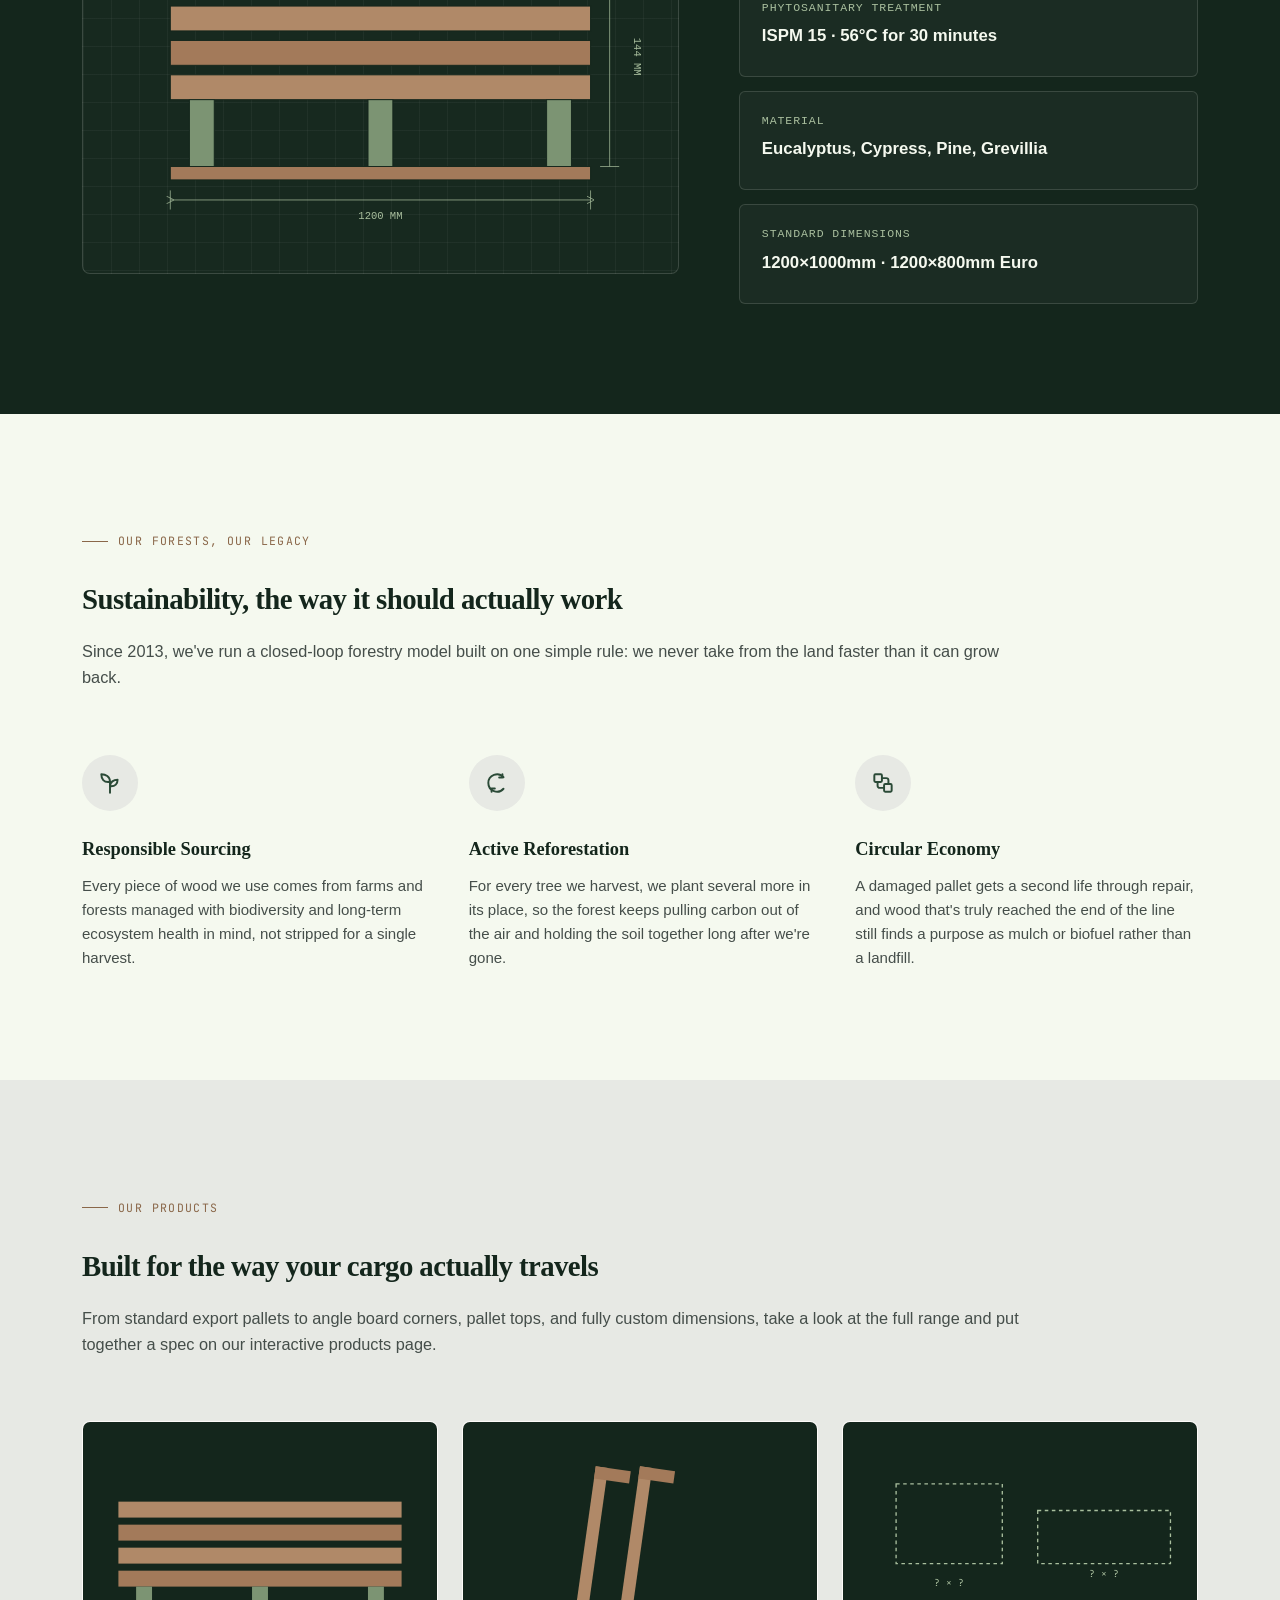
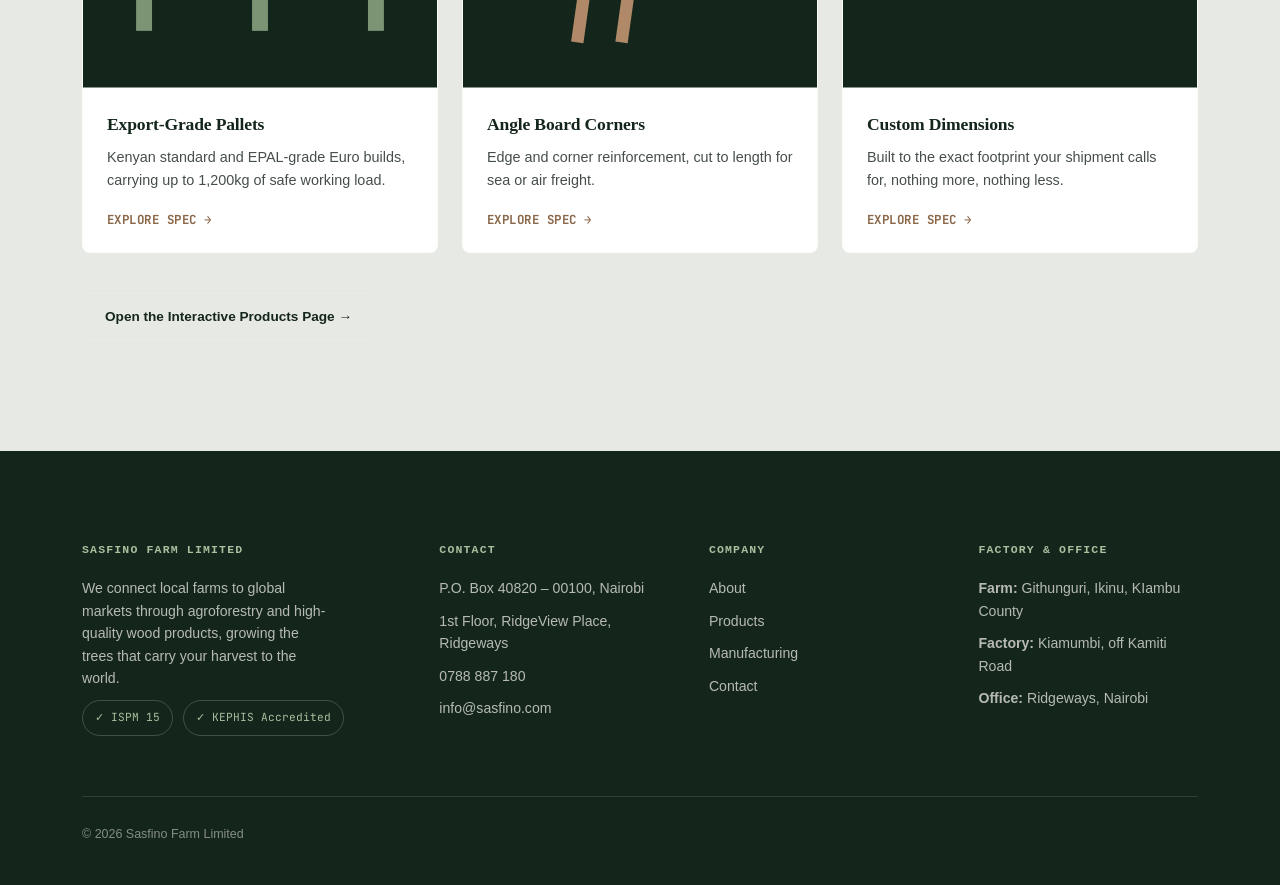
==== commit 553784f2: "Update slide classes to include 'is-active'" ====
--- a/index.html
+++ b/index.html
@@ -68,7 +68,7 @@
   </div>
 
   <!-- Slide 2 -->
-  <div class="slide" data-index="1">
+  <div class="slide is-active" data-index="1">
     <div class="slide__img" style="background-image:url('1443.jpg');"></div>
     <div class="hero-copy">
       <span class="hero-eyebrow">KEPHIS Accredited</span>
@@ -78,7 +78,7 @@
   </div>
 
   <!-- Slide 3 -->
-  <div class="slide" data-index="2">
+  <div class="slide is-active" data-index="2">
     <div class="slide__img" style="background-image:url('510 (1).jpg');"></div>
     <div class="hero-copy">
       <span class="hero-eyebrow">1,200kg Safe Working Load</span>
